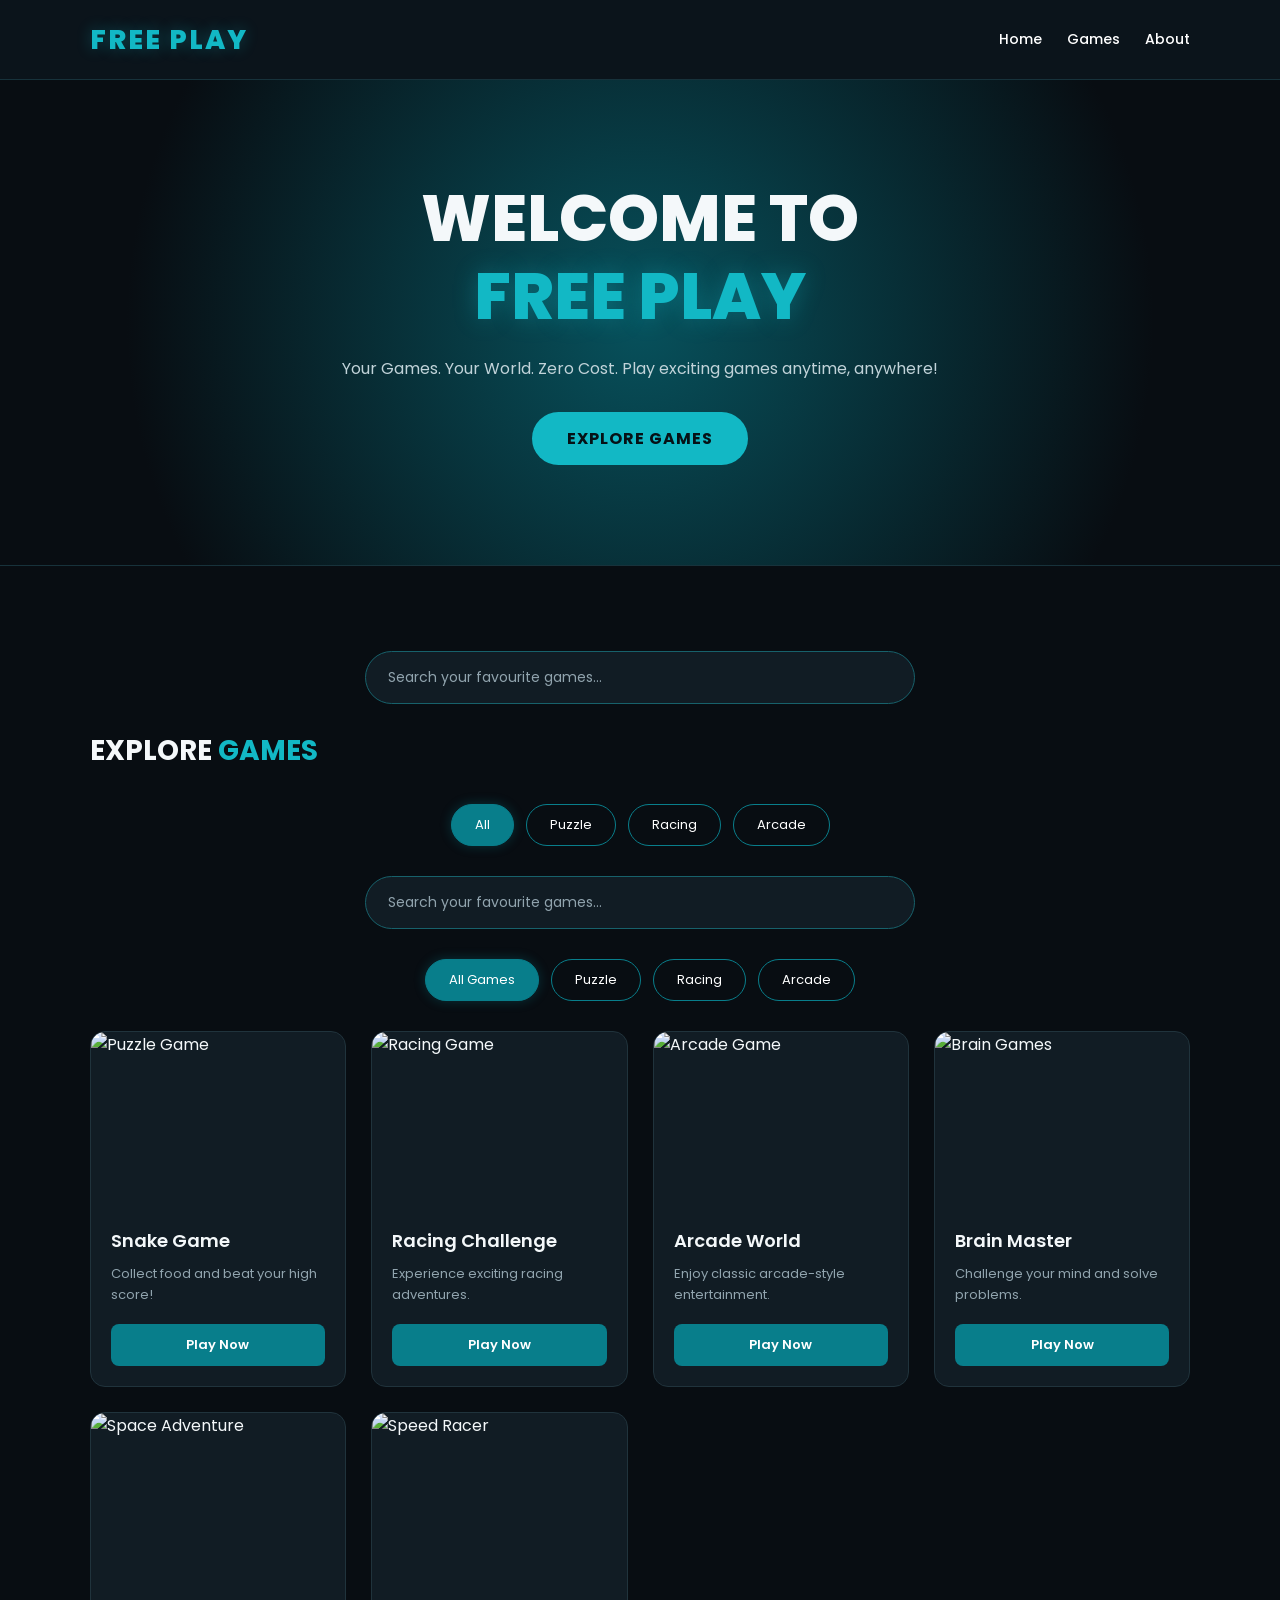
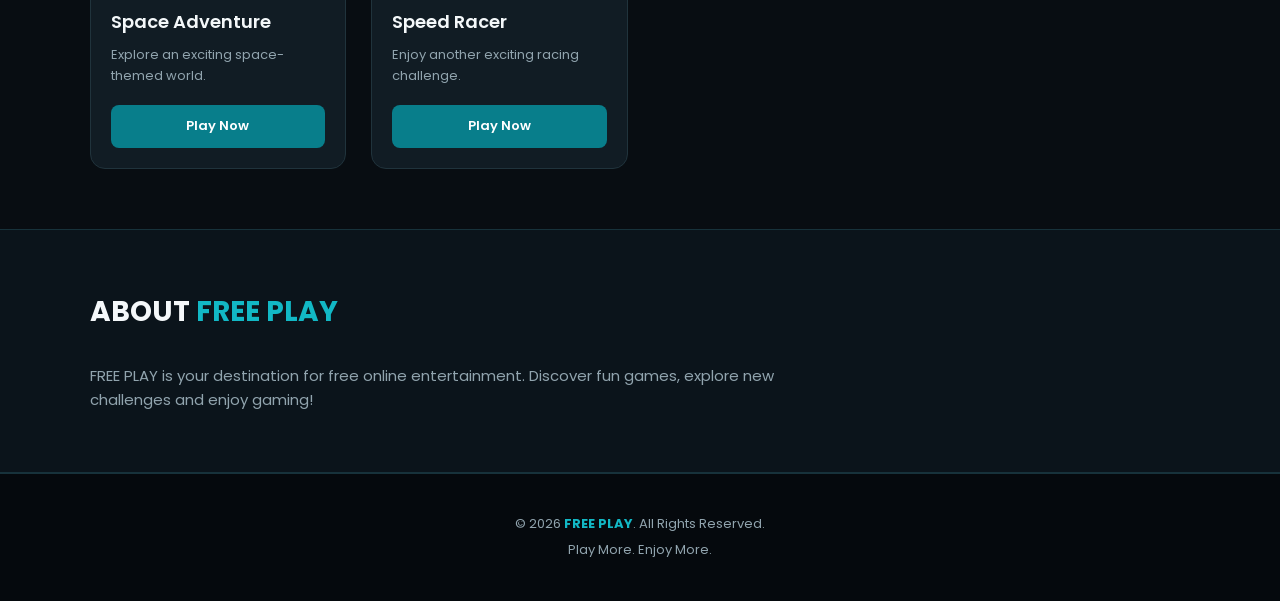
==== index.html @ 4947fb8f "Update index.html" ====
<!DOCTYPE html>
<html lang="en">

<head>
    <meta charset="UTF-8">
    <meta name="viewport" content="width=device-width, initial-scale=1.0">

    <title>FREE PLAY | Free Online Games</title>

    <meta name="description" content="Welcome to FREE PLAY! Discover and enjoy exciting free online games.">

    <meta name="theme-color" content="#080D12">

    <link rel="stylesheet" href="style.css">
</head>

<body>

    <!-- NAVIGATION BAR -->

    <nav class="navbar">

        <div class="logo">FREE PLAY</div>

        <div class="nav-links">
            <a href="#">Home</a>
            <a href="#games">Games</a>
            <a href="#about">About</a>
        </div>

    </nav>


    <!-- HERO SECTION -->

    <header class="hero">

        <h1>
            WELCOME TO
            <span>FREE PLAY</span>
        </h1>

        <p>
            Your Games. Your World. Zero Cost.
            Play exciting games anytime, anywhere!
        </p>

        <a href="#games" class="play-btn">
            EXPLORE GAMES
        </a>

    </header>


    <!-- MAIN CONTENT -->

    <main>

        <!-- GAMES SECTION -->

        <section class="game-section" id="games">
<input
    type="text"
    class="search-box"
    placeholder="Search your favourite games..."
>
            <h2 class="section-title">
                EXPLORE <span>GAMES</span>
            </h2>


            <!-- SEARCH BAR -->
<div class="categories">
    <button class="category-btn active" data-category="all">All</button>
    <button class="category-btn" data-category="puzzle">Puzzle</button>
    <button class="category-btn" data-category="racing">Racing</button>
    <button class="category-btn" data-category="arcade">Arcade</button>
</div>
            <input
                type="text"
                class="search-box"
                placeholder="Search your favourite games..."
                aria-label="Search games"
            >


            <!-- GAME CATEGORIES -->

            <div class="categories">

                <button class="category-btn active" data-category="all">
                    All Games
                </button>

                <button class="category-btn" data-category="puzzle">
                    Puzzle
                </button>

                <button class="category-btn" data-category="racing">
                    Racing
                </button>

                <button class="category-btn" data-category="arcade">
                    Arcade
                </button>

            </div>


            <!-- GAME CARDS -->

            <div class="game-grid">


                <!-- GAME 1 -->

                <div class="game-card" data-category="arcade">

                    <img
                        src="https://placehold.co/400x200/087E8B/ffffff?text=Puzzle+Game"
                        alt="Puzzle Game"
                    >

                    <div class="game-info">
<h3>Snake Game</h3>
                        <p>Collect food and beat your high score!</p>
<a href="games/snake.html" class="game-btn">
    Play Now
</a>
                        

                    </div>

                </div>


                <!-- GAME 2 -->

                <div class="game-card" data-category="racing">

                    <img
                        src="https://placehold.co/400x200/087E8B/ffffff?text=Racing+Game"
                        alt="Racing Game"
                    >

                    <div class="game-info">

                        <h3>Racing Challenge</h3>

                        <p>Experience exciting racing adventures.</p>

                        <a href="#" class="game-btn">
                            Play Now
                        </a>

                    </div>

                </div>


                <!-- GAME 3 -->

                <div class="game-card" data-category="arcade">

                    <img
                        src="https://placehold.co/400x200/087E8B/ffffff?text=Arcade+Game"
                        alt="Arcade Game"
                    >

                    <div class="game-info">

                        <h3>Arcade World</h3>

                        <p>Enjoy classic arcade-style entertainment.</p>

                        <a href="#" class="game-btn">
                            Play Now
                        </a>

                    </div>

                </div>


                <!-- GAME 4 -->

                <div class="game-card" data-category="puzzle">

                    <img
                        src="https://placehold.co/400x200/087E8B/ffffff?text=Brain+Games"
                        alt="Brain Games"
                    >

                    <div class="game-info">

                        <h3>Brain Master</h3>

                        <p>Challenge your mind and solve problems.</p>

                        <a href="#" class="game-btn">
                            Play Now
                        </a>

                    </div>

                </div>


                <!-- GAME 5 -->

                <div class="game-card" data-category="arcade">

                    <img
                        src="https://placehold.co/400x200/087E8B/ffffff?text=Space+Adventure"
                        alt="Space Adventure"
                    >

                    <div class="game-info">

                        <h3>Space Adventure</h3>

                        <p>Explore an exciting space-themed world.</p>

                        <a href="#" class="game-btn">
                            Play Now
                        </a>

                    </div>

                </div>


                <!-- GAME 6 -->

                <div class="game-card" data-category="racing">

                    <img
                        src="https://placehold.co/400x200/087E8B/ffffff?text=Speed+Racer"
                        alt="Speed Racer"
                    >

                    <div class="game-info">

                        <h3>Speed Racer</h3>

                        <p>Enjoy another exciting racing challenge.</p>

                        <a href="#" class="game-btn">
                            Play Now
                        </a>

                    </div>

                </div>


            </div>

        </section>


        <!-- ABOUT SECTION -->

        <section class="game-section" id="about">

            <h2 class="section-title">
                ABOUT <span>FREE PLAY</span>
            </h2>

            <p>
                FREE PLAY is your destination for free online
                entertainment. Discover fun games, explore
                new challenges and enjoy gaming!
            </p>

        </section>

    </main>


    <!-- FOOTER -->

    <footer>

        <p>
            © 2026 <span>FREE PLAY</span>.
            All Rights Reserved.
        </p>

        <p>
            Play More. Enjoy More.
        </p>

    </footer>


    <!-- JAVASCRIPT -->

    <script src="script.js"></script>
<script src="script.js"></script>
</body>

</html>
---- style.css ----
/* ==========================================
   FREE PLAY - PREMIUM GAMING WEBSITE
   Theme: PETROL BLUE + BLACK
========================================== */

@import url('https://fonts.googleapis.com/css2?family=Poppins:wght@400;500;600;700;800&display=swap');

:root {
    --primary: #087E8B;
    --secondary: #12B8C5;
    --dark: #080D12;
    --card: #111C24;
    --text: #F4F8FA;
    --muted: #91A4AE;
    --border: #20333C;
}

* {
    margin: 0;
    padding: 0;
    box-sizing: border-box;
    scroll-behavior: smooth;
}

body {
    font-family: 'Poppins', sans-serif;
    background: var(--dark);
    color: var(--text);
    line-height: 1.6;
}

/* NAVIGATION BAR */

.navbar {
    display: flex;
    justify-content: space-between;
    align-items: center;
    padding: 18px 7%;
    background: #0B141B;
    border-bottom: 1px solid #17323B;
    position: sticky;
    top: 0;
    z-index: 1000;
}

.logo {
    font-size: 27px;
    font-weight: 800;
    color: var(--secondary);
    letter-spacing: 2px;
    text-shadow: 0 0 15px #12B8C555;
}

.nav-links {
    display: flex;
    gap: 25px;
}

.navbar a {
    color: white;
    text-decoration: none;
    font-size: 14px;
    font-weight: 500;
    transition: 0.3s;
}

.navbar a:hover {
    color: var(--secondary);
}

/* HERO SECTION */

.hero {
    text-align: center;
    padding: 100px 20px;
    background:
        radial-gradient(
            circle at center,
            #07515C,
            #080D12 75%
        );
    border-bottom: 1px solid #17323B;
}

.hero h1 {
    font-size: clamp(35px, 6vw, 65px);
    font-weight: 800;
    line-height: 1.2;
    margin-bottom: 20px;
}

.hero h1 span {
    display: block;
    color: var(--secondary);
    text-shadow: 0 0 25px #12B8C555;
}

.hero p {
    color: #C1D3D9;
    font-size: 16px;
    margin: 20px auto 30px;
    max-width: 600px;
}

/* EXPLORE BUTTON */

.play-btn {
    display: inline-block;
    padding: 14px 35px;
    background: var(--secondary);
    color: #061116;
    border-radius: 30px;
    text-decoration: none;
    font-weight: 700;
    letter-spacing: 1px;
    transition: 0.3s;
}

.play-btn:hover {
    background: white;
    transform: translateY(-4px);
    box-shadow: 0 0 25px #12B8C566;
}

/* GAME SECTION */

.game-section {
    padding: 60px 7%;
}

.section-title {
    font-size: 28px;
    font-weight: 700;
    margin-bottom: 30px;
}

.section-title span {
    color: var(--secondary);
}

/* SEARCH BOX */

.search-box {
    display: block;
    width: 100%;
    max-width: 550px;
    margin: 25px auto;
    padding: 15px 22px;
    background: #111C24;
    border: 1px solid #17616B;
    border-radius: 30px;
    color: white;
    font-family: inherit;
    font-size: 14px;
    outline: none;
    transition: 0.3s;
}

.search-box:focus {
    border-color: var(--secondary);
    box-shadow: 0 0 15px #12B8C533;
}

.search-box::placeholder {
    color: #91A4AE;
}

/* GAME CATEGORIES */

.categories {
    display: flex;
    justify-content: center;
    flex-wrap: wrap;
    gap: 12px;
    margin: 30px 0;
}

.category-btn {
    padding: 10px 23px;
    border: 1px solid var(--primary);
    background: transparent;
    color: white;
    border-radius: 25px;
    cursor: pointer;
    font-family: inherit;
    font-size: 13px;
    transition: 0.3s;
}

.category-btn:hover,
.category-btn.active {
    background: var(--primary);
    color: white;
    box-shadow: 0 0 12px #087E8B55;
}

/* GAME GRID */

.game-grid {
    display: grid;
    grid-template-columns:
        repeat(auto-fit, minmax(220px, 1fr));
    gap: 25px;
}

/* GAME CARDS */

.game-card {
    background: var(--card);
    border-radius: 15px;
    overflow: hidden;
    border: 1px solid var(--border);
    transition: 0.3s ease;
}

.game-card:hover {
    transform: translateY(-8px);
    border-color: var(--secondary);
    box-shadow: 0 12px 30px #087E8B30;
}

.game-card img {
    display: block;
    width: 100%;
    height: 175px;
    object-fit: cover;
    transition: 0.4s;
}

.game-card:hover img {
    transform: scale(1.04);
}

.game-info {
    padding: 20px;
}

.game-info h3 {
    font-size: 18px;
    font-weight: 600;
    margin-bottom: 8px;
}

.game-info p {
    font-size: 13px;
    color: var(--muted);
    margin-bottom: 18px;
}

/* PLAY NOW BUTTON */

.game-btn {
    display: block;
    text-align: center;
    padding: 11px;
    background: var(--primary);
    color: white;
    text-decoration: none;
    border-radius: 8px;
    font-size: 13px;
    font-weight: 600;
    transition: 0.3s;
}

.game-btn:hover {
    background: var(--secondary);
    color: #061116;
}

/* ABOUT SECTION */

#about {
    background: #0B141B;
    border-top: 1px solid #17323B;
    border-bottom: 1px solid #17323B;
}

#about p {
    color: var(--muted);
    max-width: 750px;
    font-size: 15px;
}

/* FOOTER */

footer {
    background: #05090D;
    padding: 35px 20px;
    text-align: center;
    border-top: 1px solid #17323B;
}

footer p {
    color: var(--muted);
    font-size: 13px;
    margin: 5px 0;
}

footer span {
    color: var(--secondary);
    font-weight: 700;
}

/* MOBILE & TABLET RESPONSIVENESS */

@media (max-width: 768px) {

    .navbar {
        padding: 15px 5%;
    }

    .logo {
        font-size: 22px;
    }

    .nav-links {
        gap: 12px;
    }

    .navbar a {
        font-size: 12px;
    }

    .hero {
        padding: 75px 15px;
    }

    .game-section {
        padding: 40px 5%;
    }

    .game-grid {
        grid-template-columns:
            repeat(2, minmax(0, 1fr));
        gap: 15px;
    }

    .game-card img {
        height: 135px;
    }

    .game-info {
        padding: 13px;
    }

    .game-info h3 {
        font-size: 14px;
    }

    .game-info p {
        font-size: 11px;
    }

    .game-btn {
        font-size: 12px;
    }
}

/* SMALL MOBILE SCREENS */

@media (max-width: 380px) {

    .navbar {
        flex-direction: column;
        gap: 12px;
    }

    .game-grid {
        grid-template-columns: 1fr;
    }

    .game-card img {
        height: 180px;
    }
}
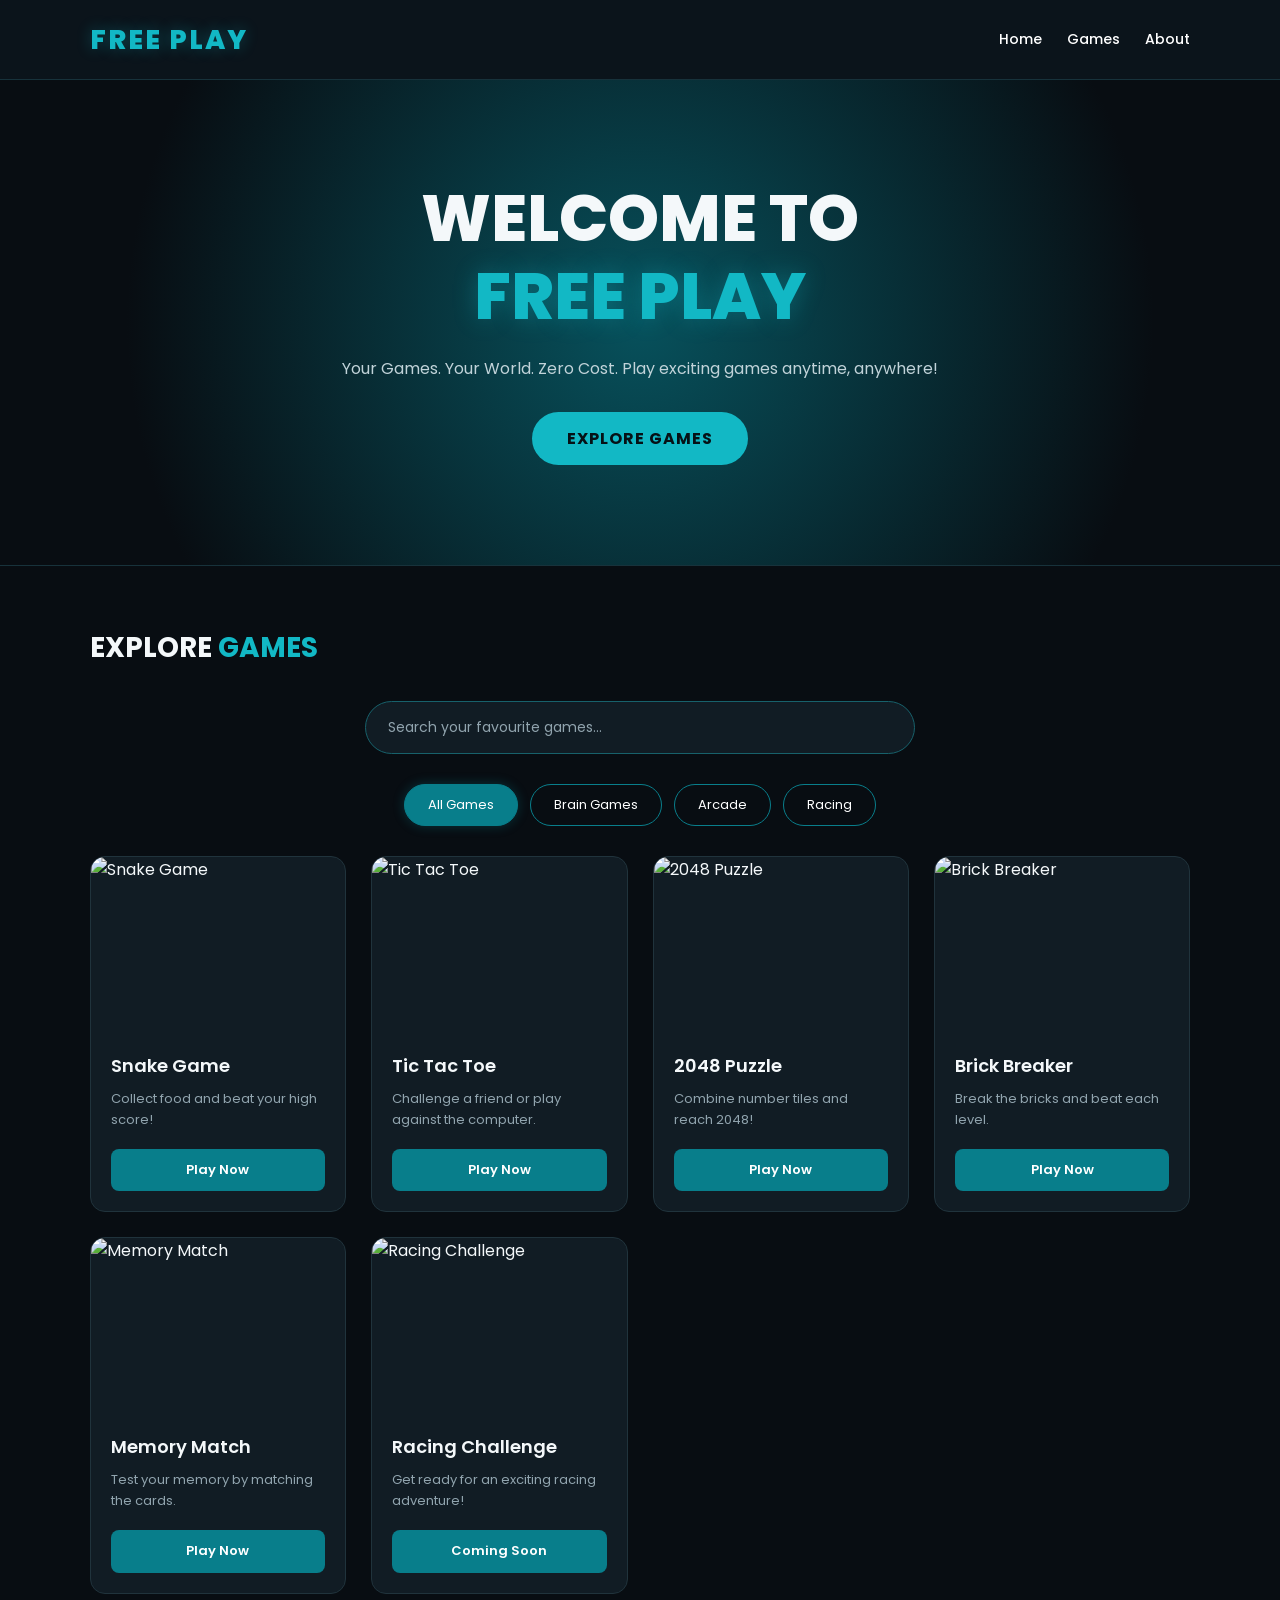
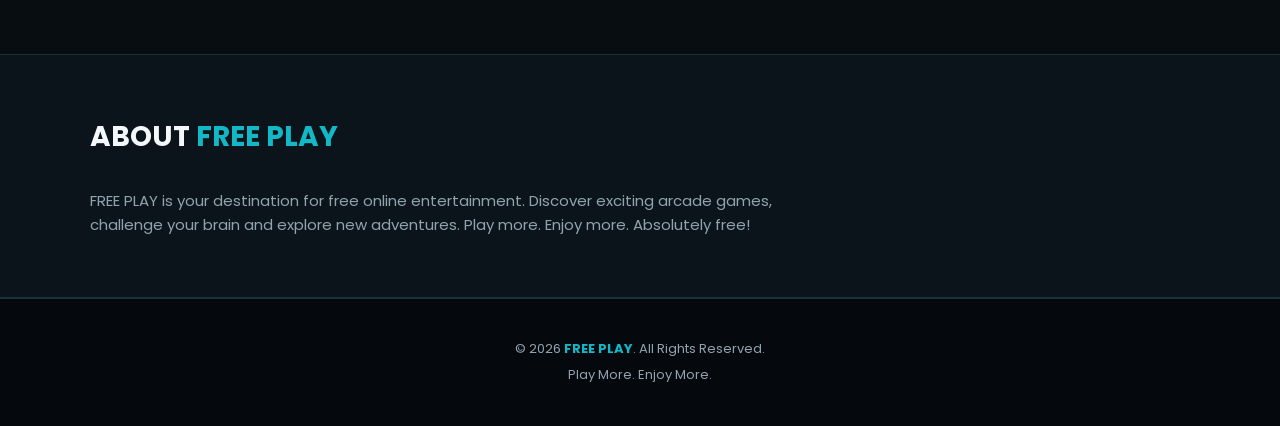
==== commit a14166e5: "Update index.html" ====
--- a/index.html
+++ b/index.html
@@ -1,15 +1,12 @@
 
 <!DOCTYPE html>
 <html lang="en">
-
 <head>
     <meta charset="UTF-8">
     <meta name="viewport" content="width=device-width, initial-scale=1.0">
 
     <title>FREE PLAY | Free Online Games</title>
-
-    <meta name="description" content="Welcome to FREE PLAY! Discover and enjoy exciting free online games.">
-
+    <meta name="description" content="Play free online games at FREE PLAY. Enjoy arcade, puzzle and racing games anytime!">
     <meta name="theme-color" content="#080D12">
 
     <link rel="stylesheet" href="style.css">
@@ -17,10 +14,8 @@
 
 <body>
 
-    <!-- NAVIGATION BAR -->
-
+    <!-- NAVIGATION -->
     <nav class="navbar">
-
         <div class="logo">FREE PLAY</div>
 
         <div class="nav-links">
@@ -28,14 +23,10 @@
             <a href="#games">Games</a>
             <a href="#about">About</a>
         </div>
-
     </nav>
 
-
-    <!-- HERO SECTION -->
-
+    <!-- HERO -->
     <header class="hero">
-
         <h1>
             WELCOME TO
             <span>FREE PLAY</span>
@@ -49,34 +40,18 @@
         <a href="#games" class="play-btn">
             EXPLORE GAMES
         </a>
-
     </header>
 
-
-    <!-- MAIN CONTENT -->
-
     <main>
 
         <!-- GAMES SECTION -->
-
         <section class="game-section" id="games">
-<input
-    type="text"
-    class="search-box"
-    placeholder="Search your favourite games..."
->
+
             <h2 class="section-title">
                 EXPLORE <span>GAMES</span>
             </h2>
 
-
-            <!-- SEARCH BAR -->
-<div class="categories">
-    <button class="category-btn active" data-category="all">All</button>
-    <button class="category-btn" data-category="puzzle">Puzzle</button>
-    <button class="category-btn" data-category="racing">Racing</button>
-    <button class="category-btn" data-category="arcade">Arcade</button>
-</div>
+            <!-- SEARCH -->
             <input
                 type="text"
                 class="search-box"
@@ -84,9 +59,7 @@
                 aria-label="Search games"
             >
 
-
-            <!-- GAME CATEGORIES -->
-
+            <!-- CATEGORIES -->
             <div class="categories">
 
                 <button class="category-btn active" data-category="all">
@@ -94,174 +67,128 @@
                 </button>
 
                 <button class="category-btn" data-category="puzzle">
-                    Puzzle
+                    Brain Games
+                </button>
+
+                <button class="category-btn" data-category="arcade">
+                    Arcade
                 </button>
 
                 <button class="category-btn" data-category="racing">
                     Racing
                 </button>
 
-                <button class="category-btn" data-category="arcade">
-                    Arcade
-                </button>
-
             </div>
 
-
             <!-- GAME CARDS -->
-
             <div class="game-grid">
 
-
-                <!-- GAME 1 -->
-
+                <!-- SNAKE -->
                 <div class="game-card" data-category="arcade">
-
-                    <img
-                        src="https://placehold.co/400x200/087E8B/ffffff?text=Puzzle+Game"
-                        alt="Puzzle Game"
-                    >
-
-                    <div class="game-info">
-<h3>Snake Game</h3>
+                    <img
+                        src="https://placehold.co/400x200/087E8B/ffffff?text=Snake+Game"
+                        alt="Snake Game"
+                    >
+
+                    <div class="game-info">
+                        <h3>Snake Game</h3>
                         <p>Collect food and beat your high score!</p>
-<a href="games/snake.html" class="game-btn">
-    Play Now
-</a>
-                        
-
-                    </div>
-
-                </div>
-
-
-                <!-- GAME 2 -->
-
+
+                        <a href="games/snake.html" class="game-btn">
+                            Play Now
+                        </a>
+                    </div>
+                </div>
+
+                <!-- TIC TAC TOE -->
+                <div class="game-card" data-category="puzzle">
+                    <img
+                        src="https://placehold.co/400x200/087E8B/ffffff?text=Tic+Tac+Toe"
+                        alt="Tic Tac Toe"
+                    >
+
+                    <div class="game-info">
+                        <h3>Tic Tac Toe</h3>
+                        <p>Challenge a friend or play against the computer.</p>
+
+                        <a href="games/tictactoe.html" class="game-btn">
+                            Play Now
+                        </a>
+                    </div>
+                </div>
+
+                <!-- 2048 -->
+                <div class="game-card" data-category="puzzle">
+                    <img
+                        src="https://placehold.co/400x200/087E8B/ffffff?text=2048+Puzzle"
+                        alt="2048 Puzzle"
+                    >
+
+                    <div class="game-info">
+                        <h3>2048 Puzzle</h3>
+                        <p>Combine number tiles and reach 2048!</p>
+
+                        <a href="games/2048.html" class="game-btn">
+                            Play Now
+                        </a>
+                    </div>
+                </div>
+
+                <!-- BRICK BREAKER -->
+                <div class="game-card" data-category="arcade">
+                    <img
+                        src="https://placehold.co/400x200/087E8B/ffffff?text=Brick+Breaker"
+                        alt="Brick Breaker"
+                    >
+
+                    <div class="game-info">
+                        <h3>Brick Breaker</h3>
+                        <p>Break the bricks and beat each level.</p>
+
+                        <a href="games/brickbreaker.html" class="game-btn">
+                            Play Now
+                        </a>
+                    </div>
+                </div>
+
+                <!-- MEMORY MATCH -->
+                <div class="game-card" data-category="puzzle">
+                    <img
+                        src="https://placehold.co/400x200/087E8B/ffffff?text=Memory+Match"
+                        alt="Memory Match"
+                    >
+
+                    <div class="game-info">
+                        <h3>Memory Match</h3>
+                        <p>Test your memory by matching the cards.</p>
+
+                        <a href="games/memory.html" class="game-btn">
+                            Play Now
+                        </a>
+                    </div>
+                </div>
+
+                <!-- RACING -->
                 <div class="game-card" data-category="racing">
-
-                    <img
-                        src="https://placehold.co/400x200/087E8B/ffffff?text=Racing+Game"
-                        alt="Racing Game"
-                    >
-
-                    <div class="game-info">
-
+                    <img
+                        src="https://placehold.co/400x200/087E8B/ffffff?text=Racing+Challenge"
+                        alt="Racing Challenge"
+                    >
+
+                    <div class="game-info">
                         <h3>Racing Challenge</h3>
-
-                        <p>Experience exciting racing adventures.</p>
+                        <p>Get ready for an exciting racing adventure!</p>
 
                         <a href="#" class="game-btn">
-                            Play Now
-                        </a>
-
-                    </div>
-
-                </div>
-
-
-                <!-- GAME 3 -->
-
-                <div class="game-card" data-category="arcade">
-
-                    <img
-                        src="https://placehold.co/400x200/087E8B/ffffff?text=Arcade+Game"
-                        alt="Arcade Game"
-                    >
-
-                    <div class="game-info">
-
-                        <h3>Arcade World</h3>
-
-                        <p>Enjoy classic arcade-style entertainment.</p>
-
-                        <a href="#" class="game-btn">
-                            Play Now
-                        </a>
-
-                    </div>
-
-                </div>
-
-
-                <!-- GAME 4 -->
-
-                <div class="game-card" data-category="puzzle">
-
-                    <img
-                        src="https://placehold.co/400x200/087E8B/ffffff?text=Brain+Games"
-                        alt="Brain Games"
-                    >
-
-                    <div class="game-info">
-
-                        <h3>Brain Master</h3>
-
-                        <p>Challenge your mind and solve problems.</p>
-
-                        <a href="#" class="game-btn">
-                            Play Now
-                        </a>
-
-                    </div>
-
-                </div>
-
-
-                <!-- GAME 5 -->
-
-                <div class="game-card" data-category="arcade">
-
-                    <img
-                        src="https://placehold.co/400x200/087E8B/ffffff?text=Space+Adventure"
-                        alt="Space Adventure"
-                    >
-
-                    <div class="game-info">
-
-                        <h3>Space Adventure</h3>
-
-                        <p>Explore an exciting space-themed world.</p>
-
-                        <a href="#" class="game-btn">
-                            Play Now
-                        </a>
-
-                    </div>
-
-                </div>
-
-
-                <!-- GAME 6 -->
-
-                <div class="game-card" data-category="racing">
-
-                    <img
-                        src="https://placehold.co/400x200/087E8B/ffffff?text=Speed+Racer"
-                        alt="Speed Racer"
-                    >
-
-                    <div class="game-info">
-
-                        <h3>Speed Racer</h3>
-
-                        <p>Enjoy another exciting racing challenge.</p>
-
-                        <a href="#" class="game-btn">
-                            Play Now
-                        </a>
-
-                    </div>
-
-                </div>
-
+                            Coming Soon
+                        </a>
+                    </div>
+                </div>
 
             </div>
-
         </section>
 
-
-        <!-- ABOUT SECTION -->
-
+        <!-- ABOUT -->
         <section class="game-section" id="about">
 
             <h2 class="section-title">
@@ -270,35 +197,27 @@
 
             <p>
                 FREE PLAY is your destination for free online
-                entertainment. Discover fun games, explore
-                new challenges and enjoy gaming!
+                entertainment. Discover exciting arcade games,
+                challenge your brain and explore new adventures.
+                Play more. Enjoy more. Absolutely free!
             </p>
 
         </section>
 
     </main>
 
-
     <!-- FOOTER -->
-
     <footer>
-
         <p>
             © 2026 <span>FREE PLAY</span>.
             All Rights Reserved.
         </p>
 
-        <p>
-            Play More. Enjoy More.
-        </p>
-
+        <p>Play More. Enjoy More.</p>
     </footer>
 
-
     <!-- JAVASCRIPT -->
-
     <script src="script.js"></script>
-<script src="script.js"></script>
+
 </body>
-
 </html>
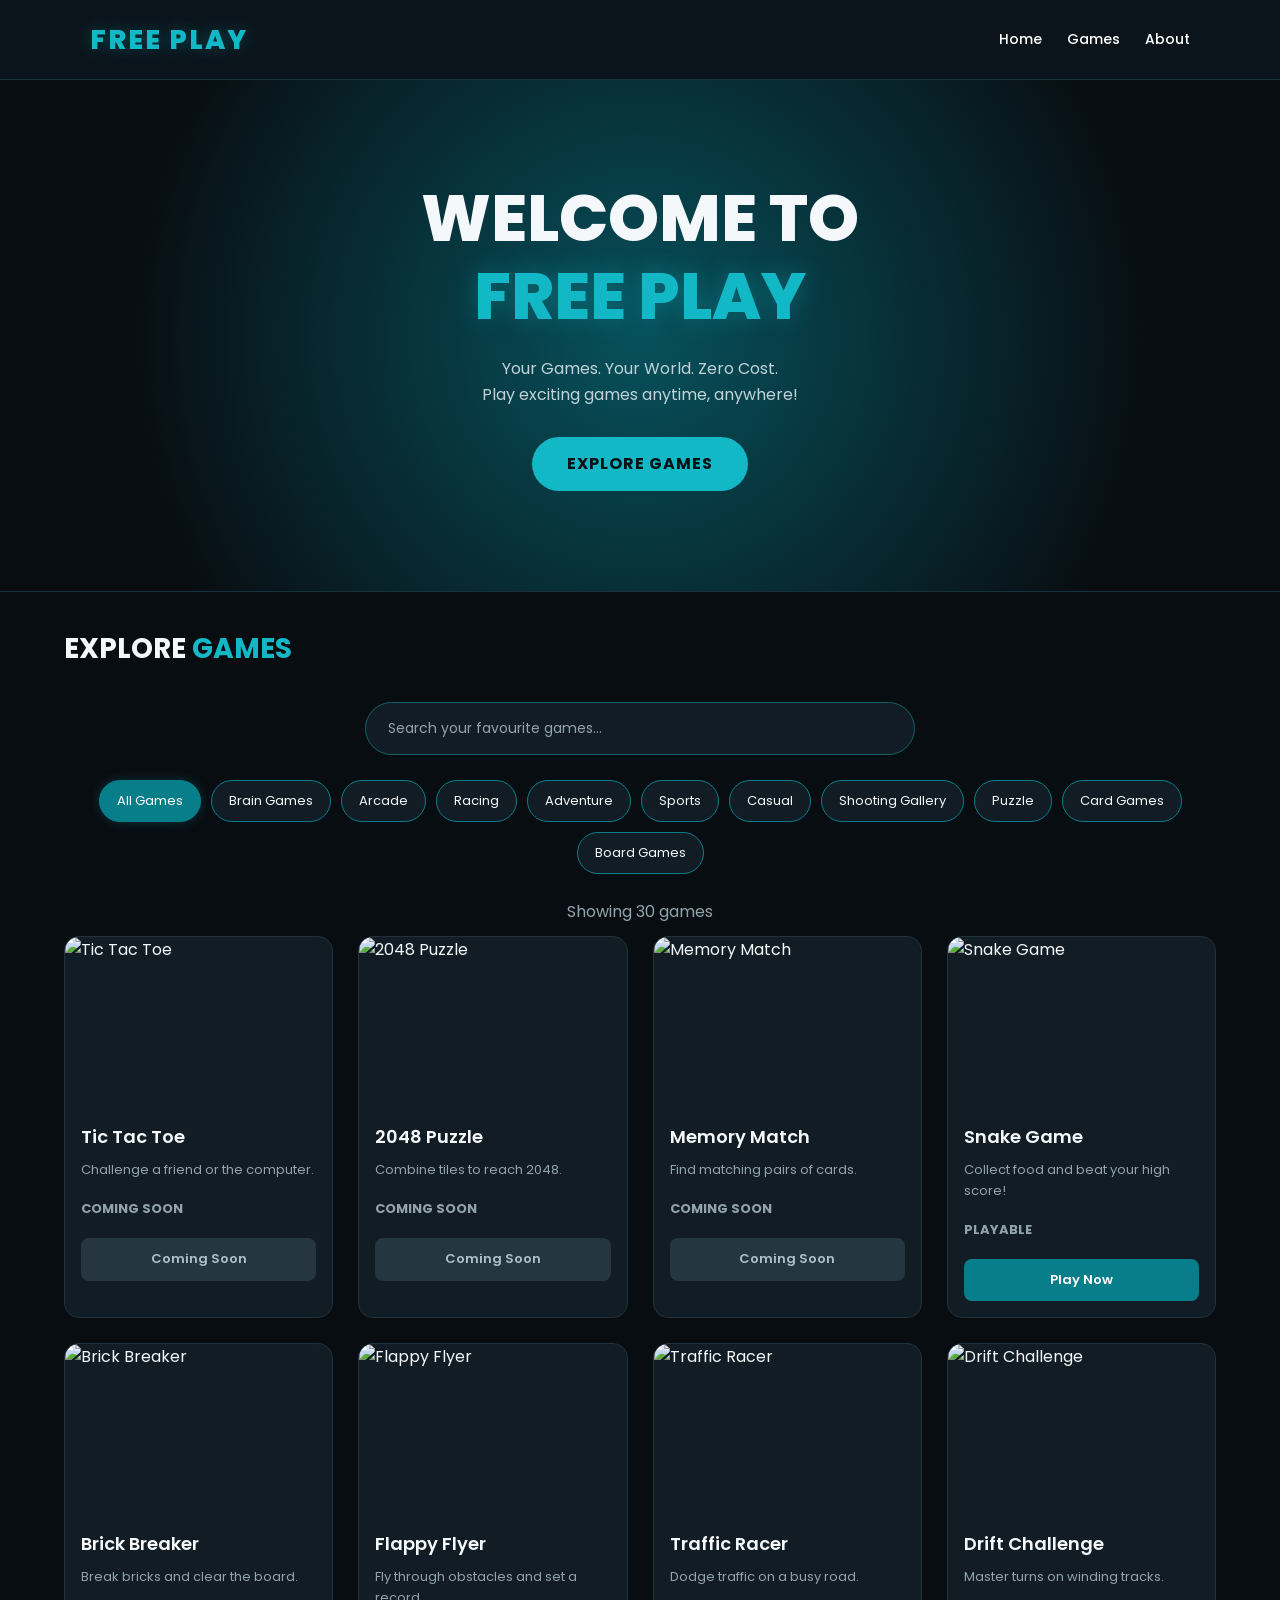
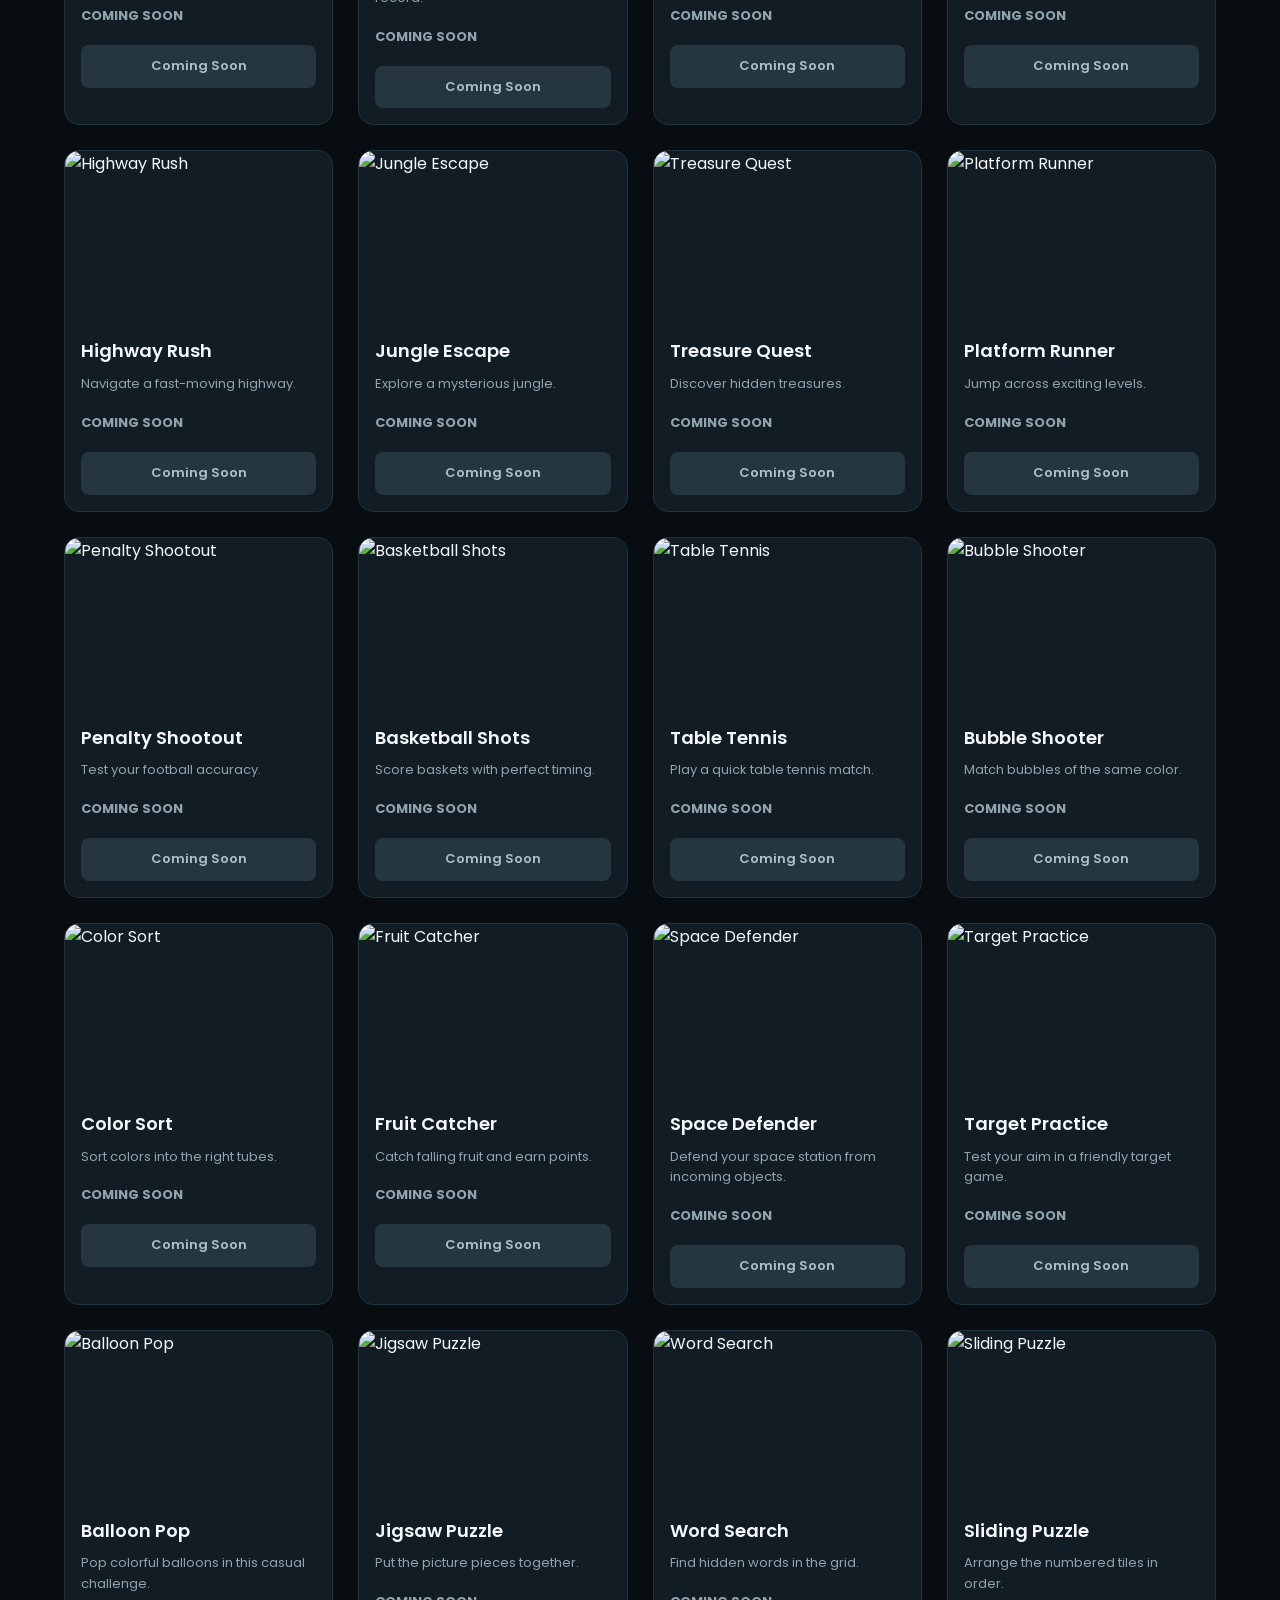
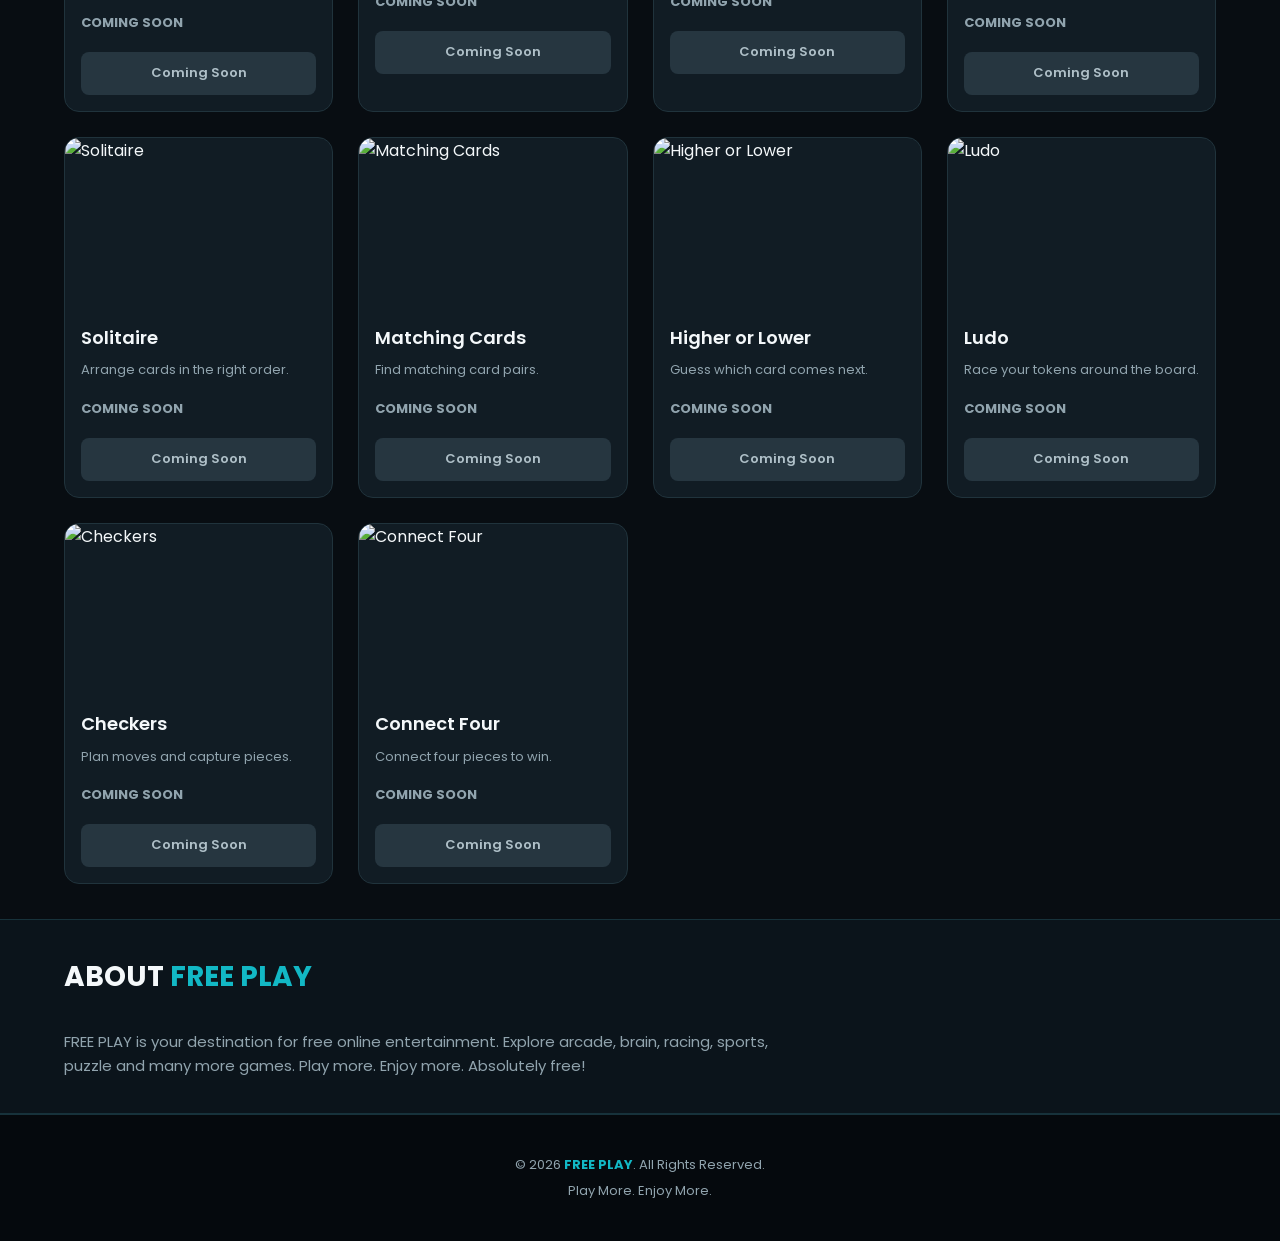
==== commit 6f2f3e86: "Update index.html" ====
--- a/index.html
+++ b/index.html
@@ -1,223 +1,395 @@
-
 <!DOCTYPE html>
 <html lang="en">
 <head>
-    <meta charset="UTF-8">
-    <meta name="viewport" content="width=device-width, initial-scale=1.0">
-
-    <title>FREE PLAY | Free Online Games</title>
-    <meta name="description" content="Play free online games at FREE PLAY. Enjoy arcade, puzzle and racing games anytime!">
-    <meta name="theme-color" content="#080D12">
-
-    <link rel="stylesheet" href="style.css">
+<meta charset="UTF-8">
+<meta name="viewport" content="width=device-width, initial-scale=1.0">
+<title>FREE PLAY | Free Online Games</title>
+<meta name="description" content="Play free online arcade, brain, racing, sports and puzzle games at FREE PLAY.">
+<meta name="theme-color" content="#080D12">
+<link rel="stylesheet" href="style.css">
+
+<style>
+.game-section { padding: 35px 5%; }
+.categories {
+ display:flex;
+ flex-wrap:wrap;
+ justify-content:center;
+ gap:10px;
+ margin:25px 0;
+}
+.category-btn {
+ background:#111C24;
+ color:#F4F8FA;
+ border:1px solid #087E8B;
+ border-radius:22px;
+ padding:10px 17px;
+ cursor:pointer;
+}
+.category-btn.active {
+ background:#087E8B;
+ color:white;
+}
+.game-card { overflow:hidden; }
+.game-card img {
+ width:100%;
+ height:170px;
+ object-fit:cover;
+}
+.game-info { padding:16px; }
+.game-btn.disabled {
+ background:#263640;
+ color:#AFC0C8;
+ cursor:not-allowed;
+ pointer-events:none;
+}
+.game-status {
+ color:#12B8C5;
+ font-size:12px;
+ font-weight:bold;
+ margin:8px 0;
+}
+#gameCount {
+ text-align:center;
+ color:#91A4AE;
+ margin:12px;
+}
+</style>
 </head>
 
 <body>
 
-    <!-- NAVIGATION -->
-    <nav class="navbar">
-        <div class="logo">FREE PLAY</div>
-
-        <div class="nav-links">
-            <a href="#">Home</a>
-            <a href="#games">Games</a>
-            <a href="#about">About</a>
-        </div>
-    </nav>
-
-    <!-- HERO -->
-    <header class="hero">
-        <h1>
-            WELCOME TO
-            <span>FREE PLAY</span>
-        </h1>
-
-        <p>
-            Your Games. Your World. Zero Cost.
-            Play exciting games anytime, anywhere!
-        </p>
-
-        <a href="#games" class="play-btn">
-            EXPLORE GAMES
-        </a>
-    </header>
-
-    <main>
-
-        <!-- GAMES SECTION -->
-        <section class="game-section" id="games">
-
-            <h2 class="section-title">
-                EXPLORE <span>GAMES</span>
-            </h2>
-
-            <!-- SEARCH -->
-            <input
-                type="text"
-                class="search-box"
-                placeholder="Search your favourite games..."
-                aria-label="Search games"
-            >
-
-            <!-- CATEGORIES -->
-            <div class="categories">
-
-                <button class="category-btn active" data-category="all">
-                    All Games
-                </button>
-
-                <button class="category-btn" data-category="puzzle">
-                    Brain Games
-                </button>
-
-                <button class="category-btn" data-category="arcade">
-                    Arcade
-                </button>
-
-                <button class="category-btn" data-category="racing">
-                    Racing
-                </button>
-
-            </div>
-
-            <!-- GAME CARDS -->
-            <div class="game-grid">
-
-                <!-- SNAKE -->
-                <div class="game-card" data-category="arcade">
-                    <img
-                        src="https://placehold.co/400x200/087E8B/ffffff?text=Snake+Game"
-                        alt="Snake Game"
-                    >
-
-                    <div class="game-info">
-                        <h3>Snake Game</h3>
-                        <p>Collect food and beat your high score!</p>
-
-                        <a href="games/snake.html" class="game-btn">
-                            Play Now
-                        </a>
-                    </div>
-                </div>
-
-                <!-- TIC TAC TOE -->
-                <div class="game-card" data-category="puzzle">
-                    <img
-                        src="https://placehold.co/400x200/087E8B/ffffff?text=Tic+Tac+Toe"
-                        alt="Tic Tac Toe"
-                    >
-
-                    <div class="game-info">
-                        <h3>Tic Tac Toe</h3>
-                        <p>Challenge a friend or play against the computer.</p>
-
-                        <a href="games/tictactoe.html" class="game-btn">
-                            Play Now
-                        </a>
-                    </div>
-                </div>
-
-                <!-- 2048 -->
-                <div class="game-card" data-category="puzzle">
-                    <img
-                        src="https://placehold.co/400x200/087E8B/ffffff?text=2048+Puzzle"
-                        alt="2048 Puzzle"
-                    >
-
-                    <div class="game-info">
-                        <h3>2048 Puzzle</h3>
-                        <p>Combine number tiles and reach 2048!</p>
-
-                        <a href="games/2048.html" class="game-btn">
-                            Play Now
-                        </a>
-                    </div>
-                </div>
-
-                <!-- BRICK BREAKER -->
-                <div class="game-card" data-category="arcade">
-                    <img
-                        src="https://placehold.co/400x200/087E8B/ffffff?text=Brick+Breaker"
-                        alt="Brick Breaker"
-                    >
-
-                    <div class="game-info">
-                        <h3>Brick Breaker</h3>
-                        <p>Break the bricks and beat each level.</p>
-
-                        <a href="games/brickbreaker.html" class="game-btn">
-                            Play Now
-                        </a>
-                    </div>
-                </div>
-
-                <!-- MEMORY MATCH -->
-                <div class="game-card" data-category="puzzle">
-                    <img
-                        src="https://placehold.co/400x200/087E8B/ffffff?text=Memory+Match"
-                        alt="Memory Match"
-                    >
-
-                    <div class="game-info">
-                        <h3>Memory Match</h3>
-                        <p>Test your memory by matching the cards.</p>
-
-                        <a href="games/memory.html" class="game-btn">
-                            Play Now
-                        </a>
-                    </div>
-                </div>
-
-                <!-- RACING -->
-                <div class="game-card" data-category="racing">
-                    <img
-                        src="https://placehold.co/400x200/087E8B/ffffff?text=Racing+Challenge"
-                        alt="Racing Challenge"
-                    >
-
-                    <div class="game-info">
-                        <h3>Racing Challenge</h3>
-                        <p>Get ready for an exciting racing adventure!</p>
-
-                        <a href="#" class="game-btn">
-                            Coming Soon
-                        </a>
-                    </div>
-                </div>
-
-            </div>
-        </section>
-
-        <!-- ABOUT -->
-        <section class="game-section" id="about">
-
-            <h2 class="section-title">
-                ABOUT <span>FREE PLAY</span>
-            </h2>
-
-            <p>
-                FREE PLAY is your destination for free online
-                entertainment. Discover exciting arcade games,
-                challenge your brain and explore new adventures.
-                Play more. Enjoy more. Absolutely free!
-            </p>
-
-        </section>
-
-    </main>
-
-    <!-- FOOTER -->
-    <footer>
-        <p>
-            © 2026 <span>FREE PLAY</span>.
-            All Rights Reserved.
-        </p>
-
-        <p>Play More. Enjoy More.</p>
-    </footer>
-
-    <!-- JAVASCRIPT -->
-    <script src="script.js"></script>
+<nav class="navbar">
+ <div class="logo">FREE PLAY</div>
+ <div class="nav-links">
+  <a href="#">Home</a>
+  <a href="#games">Games</a>
+  <a href="#about">About</a>
+ </div>
+</nav>
+
+<header class="hero">
+ <h1>WELCOME TO <span>FREE PLAY</span></h1>
+ <p>Your Games. Your World. Zero Cost.<br>
+ Play exciting games anytime, anywhere!</p>
+ <a href="#games" class="play-btn">EXPLORE GAMES</a>
+</header>
+
+<main>
+<section class="game-section" id="games">
+
+<h2 class="section-title">EXPLORE <span>GAMES</span></h2>
+
+<input type="text" class="search-box"
+ id="gameSearch"
+ placeholder="Search your favourite games..."
+ aria-label="Search games">
+
+<div class="categories" id="categories">
+ <button class="category-btn active" data-category="all">All Games</button>
+ <button class="category-btn" data-category="brain">Brain Games</button>
+ <button class="category-btn" data-category="arcade">Arcade</button>
+ <button class="category-btn" data-category="racing">Racing</button>
+ <button class="category-btn" data-category="adventure">Adventure</button>
+ <button class="category-btn" data-category="sports">Sports</button>
+ <button class="category-btn" data-category="casual">Casual</button>
+ <button class="category-btn" data-category="shooting">Shooting Gallery</button>
+ <button class="category-btn" data-category="puzzle">Puzzle</button>
+ <button class="category-btn" data-category="cards">Card Games</button>
+ <button class="category-btn" data-category="board">Board Games</button>
+</div>
+
+<p id="gameCount">Showing 30 games</p>
+
+<div class="game-grid" id="gameGrid">
+
+<!-- BRAIN GAMES -->
+<div class="game-card" data-category="brain">
+<img src="https://placehold.co/400x200/087E8B/ffffff?text=Tic+Tac+Toe" alt="Tic Tac Toe">
+<div class="game-info">
+<h3>Tic Tac Toe</h3><p>Challenge a friend or the computer.</p>
+<p class="game-status">COMING SOON</p>
+<a href="#" class="game-btn disabled">Coming Soon</a>
+</div></div>
+
+<div class="game-card" data-category="brain">
+<img src="https://placehold.co/400x200/087E8B/ffffff?text=2048" alt="2048 Puzzle">
+<div class="game-info">
+<h3>2048 Puzzle</h3><p>Combine tiles to reach 2048.</p>
+<p class="game-status">COMING SOON</p>
+<a href="#" class="game-btn disabled">Coming Soon</a>
+</div></div>
+
+<div class="game-card" data-category="brain">
+<img src="https://placehold.co/400x200/087E8B/ffffff?text=Memory+Match" alt="Memory Match">
+<div class="game-info">
+<h3>Memory Match</h3><p>Find matching pairs of cards.</p>
+<p class="game-status">COMING SOON</p>
+<a href="#" class="game-btn disabled">Coming Soon</a>
+</div></div>
+
+<!-- ARCADE -->
+<div class="game-card" data-category="arcade">
+<img src="https://placehold.co/400x200/087E8B/ffffff?text=Snake+Game" alt="Snake Game">
+<div class="game-info">
+<h3>Snake Game</h3><p>Collect food and beat your high score!</p>
+<p class="game-status">PLAYABLE</p>
+<a href="games/snake.html" class="game-btn">Play Now</a>
+</div></div>
+
+<div class="game-card" data-category="arcade">
+<img src="https://placehold.co/400x200/087E8B/ffffff?text=Brick+Breaker" alt="Brick Breaker">
+<div class="game-info">
+<h3>Brick Breaker</h3><p>Break bricks and clear the board.</p>
+<p class="game-status">COMING SOON</p>
+<a href="#" class="game-btn disabled">Coming Soon</a>
+</div></div>
+
+<div class="game-card" data-category="arcade">
+<img src="https://placehold.co/400x200/087E8B/ffffff?text=Flappy+Flyer" alt="Flappy Flyer">
+<div class="game-info">
+<h3>Flappy Flyer</h3><p>Fly through obstacles and set a record.</p>
+<p class="game-status">COMING SOON</p>
+<a href="#" class="game-btn disabled">Coming Soon</a>
+</div></div>
+
+<!-- RACING -->
+<div class="game-card" data-category="racing">
+<img src="https://placehold.co/400x200/087E8B/ffffff?text=Traffic+Racer" alt="Traffic Racer">
+<div class="game-info">
+<h3>Traffic Racer</h3><p>Dodge traffic on a busy road.</p>
+<p class="game-status">COMING SOON</p><a href="#" class="game-btn disabled">Coming Soon</a>
+</div></div>
+
+<div class="game-card" data-category="racing">
+<img src="https://placehold.co/400x200/087E8B/ffffff?text=Drift+Challenge" alt="Drift Challenge">
+<div class="game-info">
+<h3>Drift Challenge</h3><p>Master turns on winding tracks.</p>
+<p class="game-status">COMING SOON</p><a href="#" class="game-btn disabled">Coming Soon</a>
+</div></div>
+
+<div class="game-card" data-category="racing">
+<img src="https://placehold.co/400x200/087E8B/ffffff?text=Highway+Rush" alt="Highway Rush">
+<div class="game-info">
+<h3>Highway Rush</h3><p>Navigate a fast-moving highway.</p>
+<p class="game-status">COMING SOON</p><a href="#" class="game-btn disabled">Coming Soon</a>
+</div></div>
+
+<!-- ADVENTURE -->
+<div class="game-card" data-category="adventure">
+<img src="https://placehold.co/400x200/087E8B/ffffff?text=Jungle+Escape" alt="Jungle Escape">
+<div class="game-info">
+<h3>Jungle Escape</h3><p>Explore a mysterious jungle.</p>
+<p class="game-status">COMING SOON</p><a href="#" class="game-btn disabled">Coming Soon</a>
+</div></div>
+
+<div class="game-card" data-category="adventure">
+<img src="https://placehold.co/400x200/087E8B/ffffff?text=Treasure+Quest" alt="Treasure Quest">
+<div class="game-info">
+<h3>Treasure Quest</h3><p>Discover hidden treasures.</p>
+<p class="game-status">COMING SOON</p><a href="#" class="game-btn disabled">Coming Soon</a>
+</div></div>
+
+<div class="game-card" data-category="adventure">
+<img src="https://placehold.co/400x200/087E8B/ffffff?text=Platform+Runner" alt="Platform Runner">
+<div class="game-info">
+<h3>Platform Runner</h3><p>Jump across exciting levels.</p>
+<p class="game-status">COMING SOON</p><a href="#" class="game-btn disabled">Coming Soon</a>
+</div></div>
+
+<!-- SPORTS -->
+<div class="game-card" data-category="sports">
+<img src="https://placehold.co/400x200/087E8B/ffffff?text=Penalty+Shootout" alt="Penalty Shootout">
+<div class="game-info">
+<h3>Penalty Shootout</h3><p>Test your football accuracy.</p>
+<p class="game-status">COMING SOON</p><a href="#" class="game-btn disabled">Coming Soon</a>
+</div></div>
+
+<div class="game-card" data-category="sports">
+<img src="https://placehold.co/400x200/087E8B/ffffff?text=Basketball" alt="Basketball Shots">
+<div class="game-info">
+<h3>Basketball Shots</h3><p>Score baskets with perfect timing.</p>
+<p class="game-status">COMING SOON</p><a href="#" class="game-btn disabled">Coming Soon</a>
+</div></div>
+
+<div class="game-card" data-category="sports">
+<img src="https://placehold.co/400x200/087E8B/ffffff?text=Table+Tennis" alt="Table Tennis">
+<div class="game-info">
+<h3>Table Tennis</h3><p>Play a quick table tennis match.</p>
+<p class="game-status">COMING SOON</p><a href="#" class="game-btn disabled">Coming Soon</a>
+</div></div>
+
+<!-- CASUAL -->
+<div class="game-card" data-category="casual">
+<img src="https://placehold.co/400x200/087E8B/ffffff?text=Bubble+Shooter" alt="Bubble Shooter">
+<div class="game-info">
+<h3>Bubble Shooter</h3><p>Match bubbles of the same color.</p>
+<p class="game-status">COMING SOON</p><a href="#" class="game-btn disabled">Coming Soon</a>
+</div></div>
+
+<div class="game-card" data-category="casual">
+<img src="https://placehold.co/400x200/087E8B/ffffff?text=Color+Sort" alt="Color Sort">
+<div class="game-info">
+<h3>Color Sort</h3><p>Sort colors into the right tubes.</p>
+<p class="game-status">COMING SOON</p><a href="#" class="game-btn disabled">Coming Soon</a>
+</div></div>
+
+<div class="game-card" data-category="casual">
+<img src="https://placehold.co/400x200/087E8B/ffffff?text=Fruit+Catcher" alt="Fruit Catcher">
+<div class="game-info">
+<h3>Fruit Catcher</h3><p>Catch falling fruit and earn points.</p>
+<p class="game-status">COMING SOON</p><a href="#" class="game-btn disabled">Coming Soon</a>
+</div></div>
+
+<!-- SHOOTING GALLERY -->
+<div class="game-card" data-category="shooting">
+<img src="https://placehold.co/400x200/087E8B/ffffff?text=Space+Defender" alt="Space Defender">
+<div class="game-info">
+<h3>Space Defender</h3><p>Defend your space station from incoming objects.</p>
+<p class="game-status">COMING SOON</p><a href="#" class="game-btn disabled">Coming Soon</a>
+</div></div>
+
+<div class="game-card" data-category="shooting">
+<img src="https://placehold.co/400x200/087E8B/ffffff?text=Target+Practice" alt="Target Practice">
+<div class="game-info">
+<h3>Target Practice</h3><p>Test your aim in a friendly target game.</p>
+<p class="game-status">COMING SOON</p><a href="#" class="game-btn disabled">Coming Soon</a>
+</div></div>
+
+<div class="game-card" data-category="shooting">
+<img src="https://placehold.co/400x200/087E8B/ffffff?text=Balloon+Pop" alt="Balloon Pop">
+<div class="game-info">
+<h3>Balloon Pop</h3><p>Pop colorful balloons in this casual challenge.</p>
+<p class="game-status">COMING SOON</p><a href="#" class="game-btn disabled">Coming Soon</a>
+</div></div>
+
+<!-- PUZZLE -->
+<div class="game-card" data-category="puzzle">
+<img src="https://placehold.co/400x200/087E8B/ffffff?text=Jigsaw" alt="Jigsaw Puzzle">
+<div class="game-info">
+<h3>Jigsaw Puzzle</h3><p>Put the picture pieces together.</p>
+<p class="game-status">COMING SOON</p><a href="#" class="game-btn disabled">Coming Soon</a>
+</div></div>
+
+<div class="game-card" data-category="puzzle">
+<img src="https://placehold.co/400x200/087E8B/ffffff?text=Word+Search" alt="Word Search">
+<div class="game-info">
+<h3>Word Search</h3><p>Find hidden words in the grid.</p>
+<p class="game-status">COMING SOON</p><a href="#" class="game-btn disabled">Coming Soon</a>
+</div></div>
+
+<div class="game-card" data-category="puzzle">
+<img src="https://placehold.co/400x200/087E8B/ffffff?text=Sliding+Puzzle" alt="Sliding Puzzle">
+<div class="game-info">
+<h3>Sliding Puzzle</h3><p>Arrange the numbered tiles in order.</p>
+<p class="game-status">COMING SOON</p><a href="#" class="game-btn disabled">Coming Soon</a>
+</div></div>
+
+<!-- CARD GAMES -->
+<div class="game-card" data-category="cards">
+<img src="https://placehold.co/400x200/087E8B/ffffff?text=Solitaire" alt="Solitaire">
+<div class="game-info">
+<h3>Solitaire</h3><p>Arrange cards in the right order.</p>
+<p class="game-status">COMING SOON</p><a href="#" class="game-btn disabled">Coming Soon</a>
+</div></div>
+
+<div class="game-card" data-category="cards">
+<img src="https://placehold.co/400x200/087E8B/ffffff?text=Matching+Cards" alt="Matching Cards">
+<div class="game-info">
+<h3>Matching Cards</h3><p>Find matching card pairs.</p>
+<p class="game-status">COMING SOON</p><a href="#" class="game-btn disabled">Coming Soon</a>
+</div></div>
+
+<div class="game-card" data-category="cards">
+<img src="https://placehold.co/400x200/087E8B/ffffff?text=Higher+or+Lower" alt="Higher or Lower">
+<div class="game-info">
+<h3>Higher or Lower</h3><p>Guess which card comes next.</p>
+<p class="game-status">COMING SOON</p><a href="#" class="game-btn disabled">Coming Soon</a>
+</div></div>
+
+<!-- BOARD GAMES -->
+<div class="game-card" data-category="board">
+<img src="https://placehold.co/400x200/087E8B/ffffff?text=Ludo" alt="Ludo">
+<div class="game-info">
+<h3>Ludo</h3><p>Race your tokens around the board.</p>
+<p class="game-status">COMING SOON</p><a href="#" class="game-btn disabled">Coming Soon</a>
+</div></div>
+
+<div class="game-card" data-category="board">
+<img src="https://placehold.co/400x200/087E8B/ffffff?text=Checkers" alt="Checkers">
+<div class="game-info">
+<h3>Checkers</h3><p>Plan moves and capture pieces.</p>
+<p class="game-status">COMING SOON</p><a href="#" class="game-btn disabled">Coming Soon</a>
+</div></div>
+
+<div class="game-card" data-category="board">
+<img src="https://placehold.co/400x200/087E8B/ffffff?text=Connect+Four" alt="Connect Four">
+<div class="game-info">
+<h3>Connect Four</h3><p>Connect four pieces to win.</p>
+<p class="game-status">COMING SOON</p><a href="#" class="game-btn disabled">Coming Soon</a>
+</div></div>
+
+</div>
+</section>
+
+<section class="game-section" id="about">
+<h2 class="section-title">ABOUT <span>FREE PLAY</span></h2>
+<p>
+FREE PLAY is your destination for free online entertainment.
+Explore arcade, brain, racing, sports, puzzle and many more games.
+Play more. Enjoy more. Absolutely free!
+</p>
+</section>
+
+</main>
+
+<footer>
+<p>© 2026 <span>FREE PLAY</span>. All Rights Reserved.</p>
+<p>Play More. Enjoy More.</p>
+</footer>
+
+<script src="script.js"></script>
+
+<script>
+const search = document.getElementById("gameSearch");
+const cards = [...document.querySelectorAll(".game-card")];
+const buttons = [...document.querySelectorAll(".category-btn")];
+const count = document.getElementById("gameCount");
+
+let selectedCategory = "all";
+
+function filterGames() {
+ const query = search.value.toLowerCase().trim();
+ let visible = 0;
+
+ cards.forEach(card => {
+  const category = card.dataset.category;
+  const matchesCategory =
+   selectedCategory === "all" || category === selectedCategory;
+  const matchesSearch = card.innerText.toLowerCase().includes(query);
+
+  card.style.display =
+   matchesCategory && matchesSearch ? "" : "none";
+
+  if (matchesCategory && matchesSearch) visible++;
+ });
+
+ count.textContent = `Showing ${visible} games`;
+}
+
+buttons.forEach(button => {
+ button.addEventListener("click", () => {
+  selectedCategory = button.dataset.category;
+
+  buttons.forEach(item => item.classList.remove("active"));
+  button.classList.add("active");
+
+  filterGames();
+ });
+});
+
+search.addEventListener("input", filterGames);
+filterGames();
+</script>
 
 </body>
 </html>
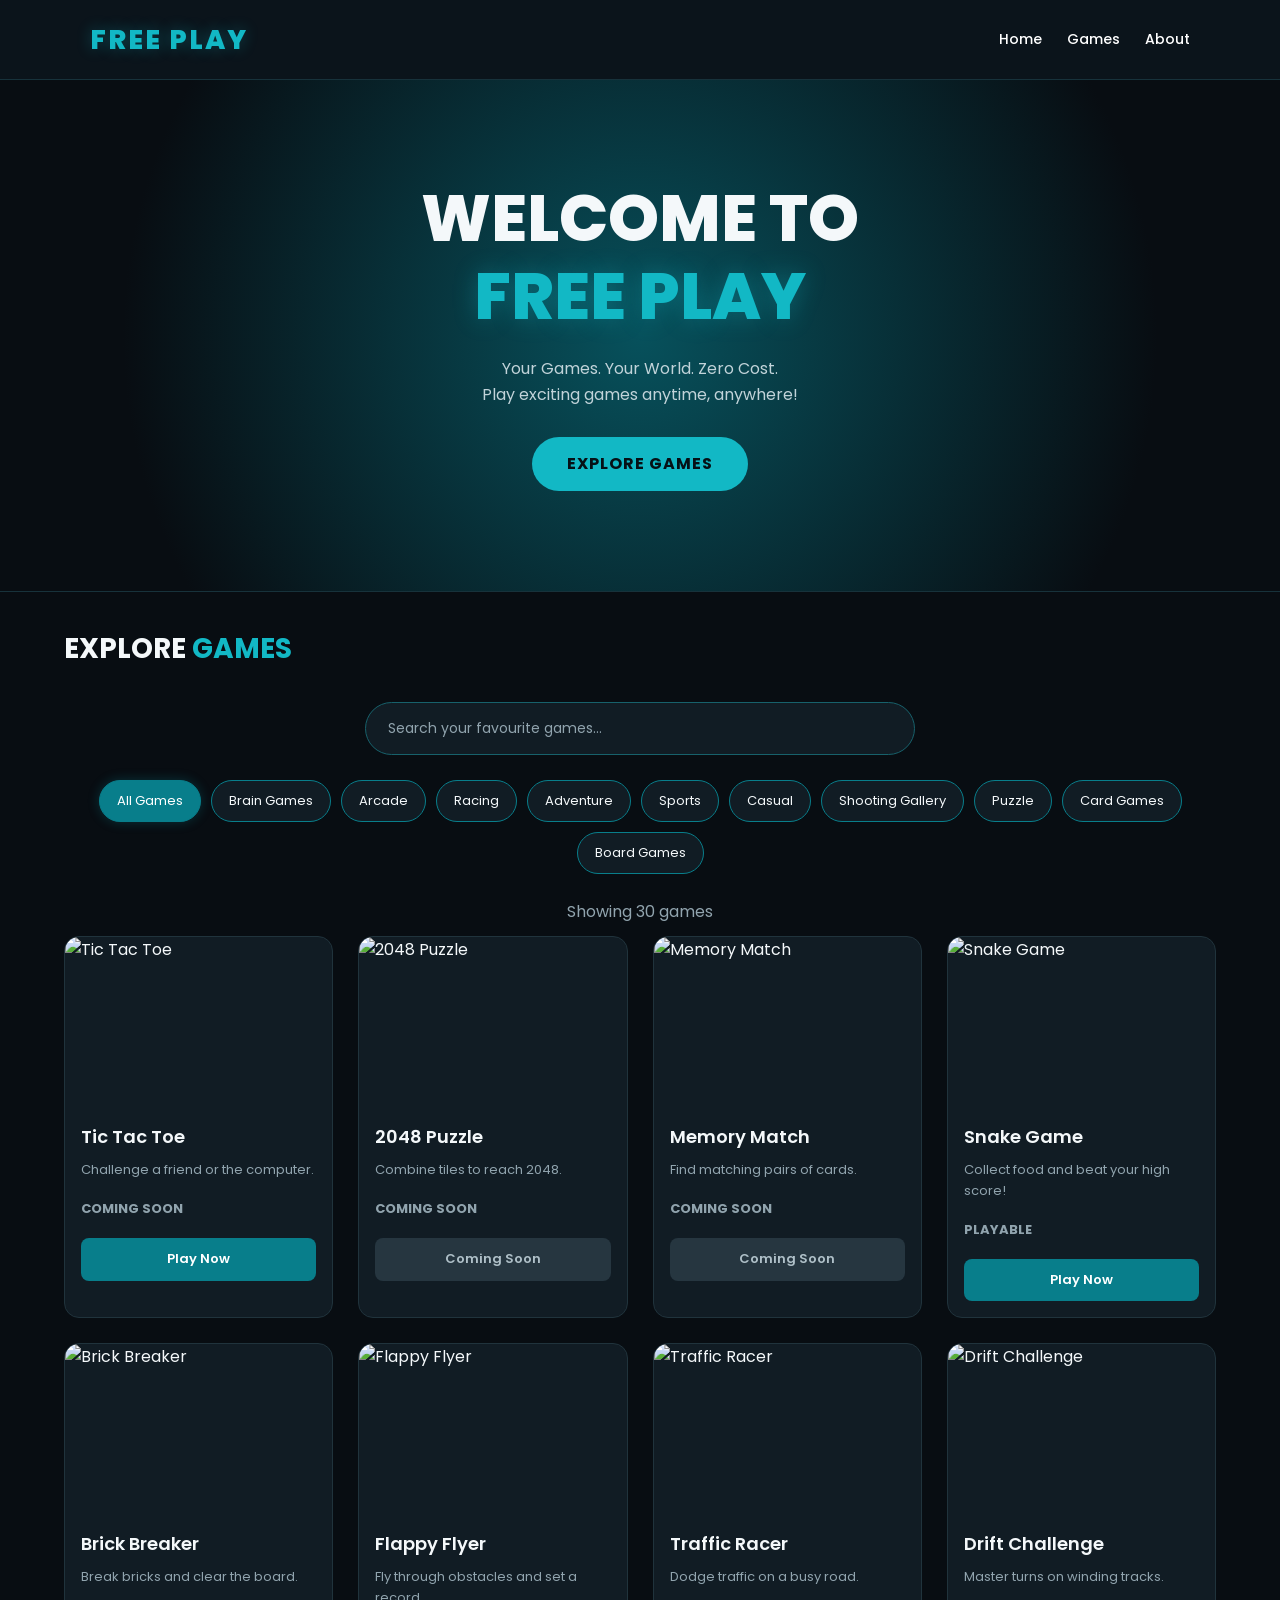
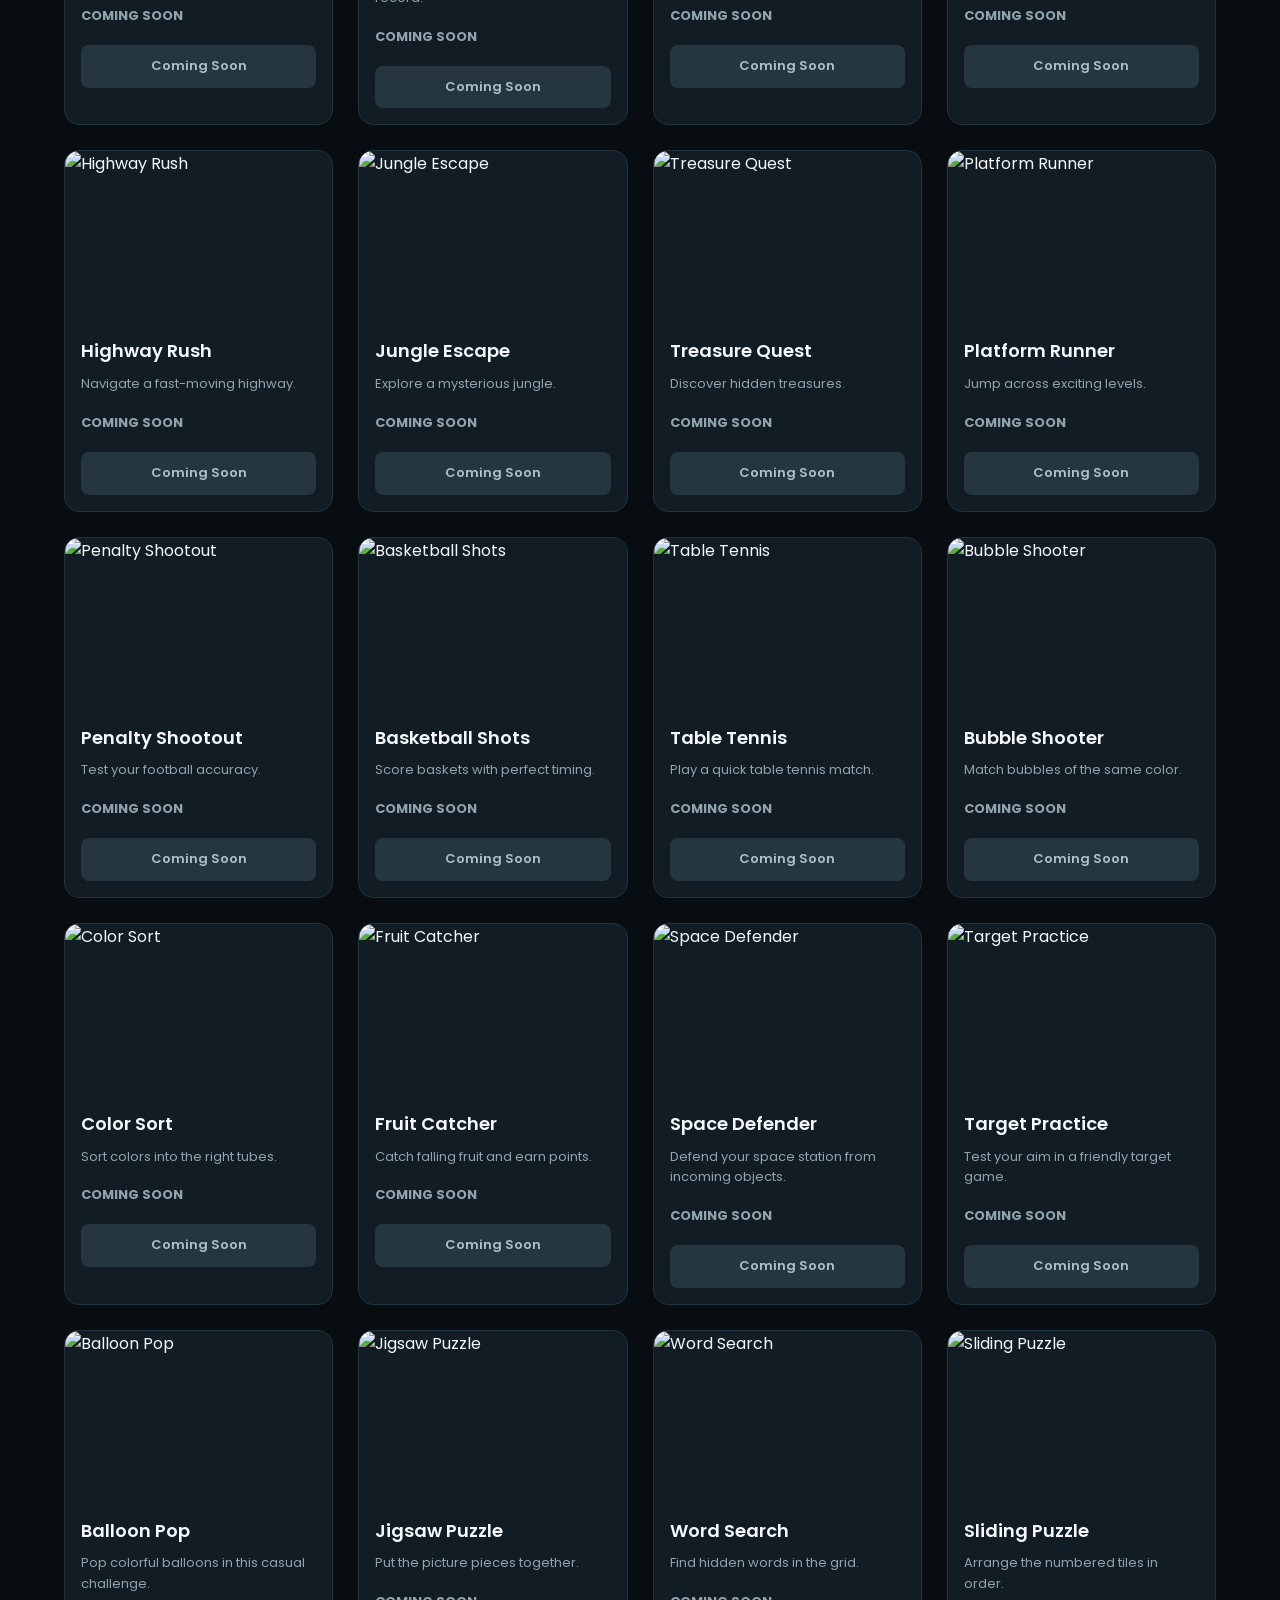
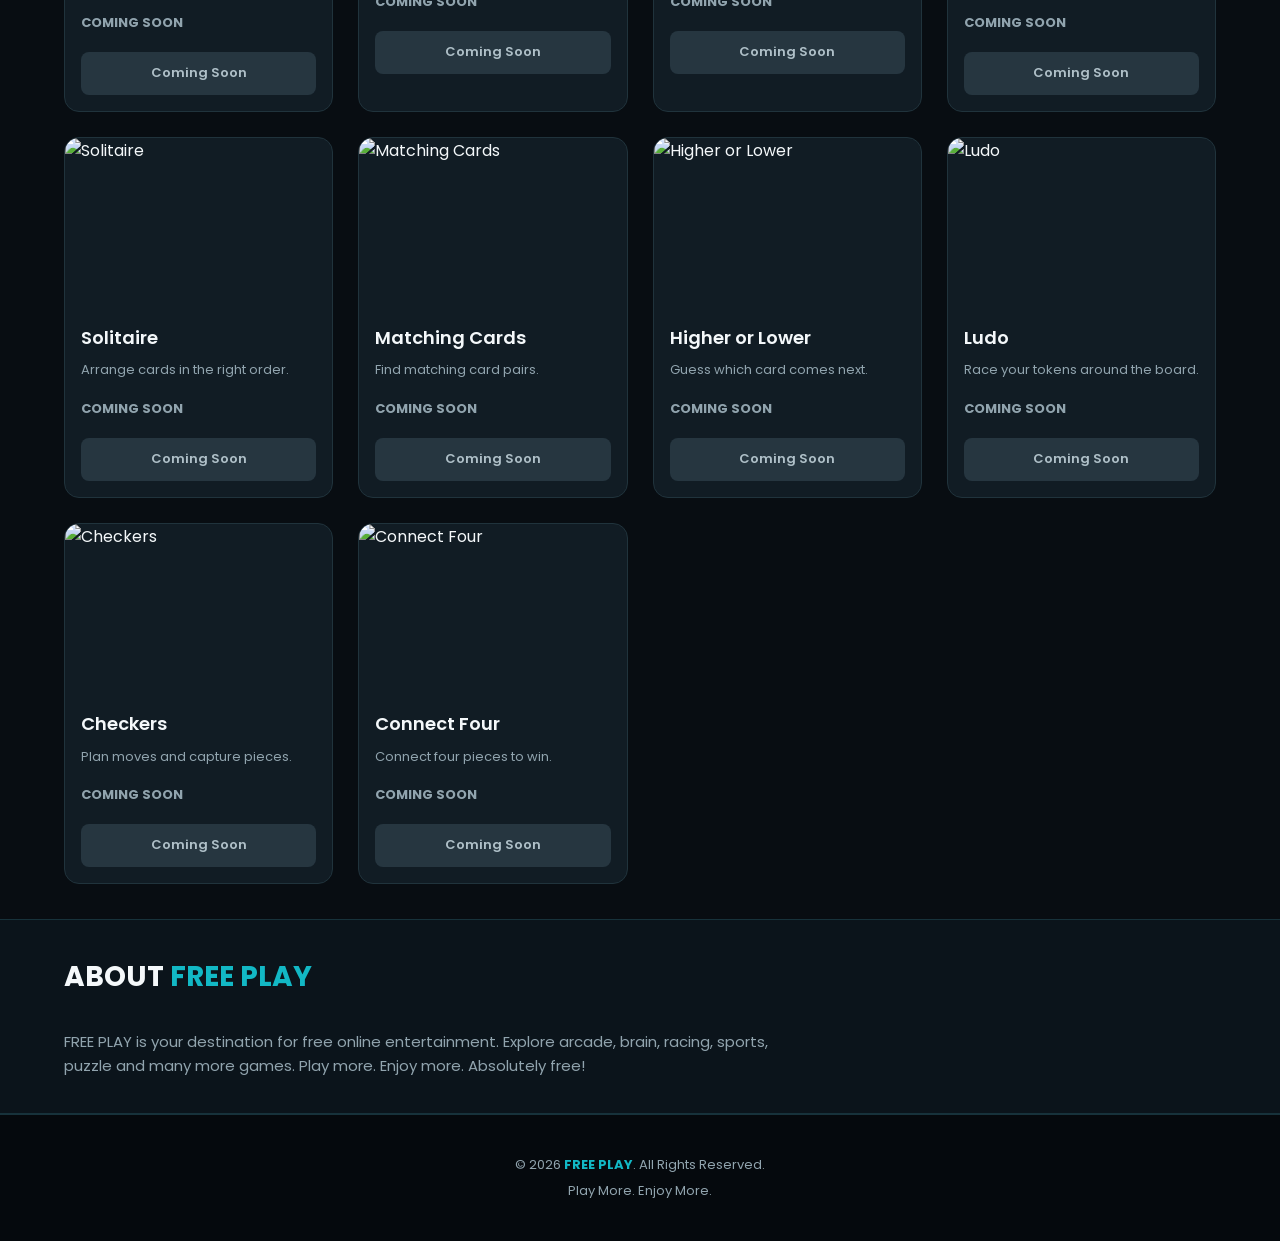
==== commit 9c1a1b24: "Update index.html" ====
--- a/index.html
+++ b/index.html
@@ -108,7 +108,7 @@
 <div class="game-info">
 <h3>Tic Tac Toe</h3><p>Challenge a friend or the computer.</p>
 <p class="game-status">COMING SOON</p>
-<a href="#" class="game-btn disabled">Coming Soon</a>
+<a href="games/tictactoe.html" class="game-btn">Play Now</a>
 </div></div>
 
 <div class="game-card" data-category="brain">
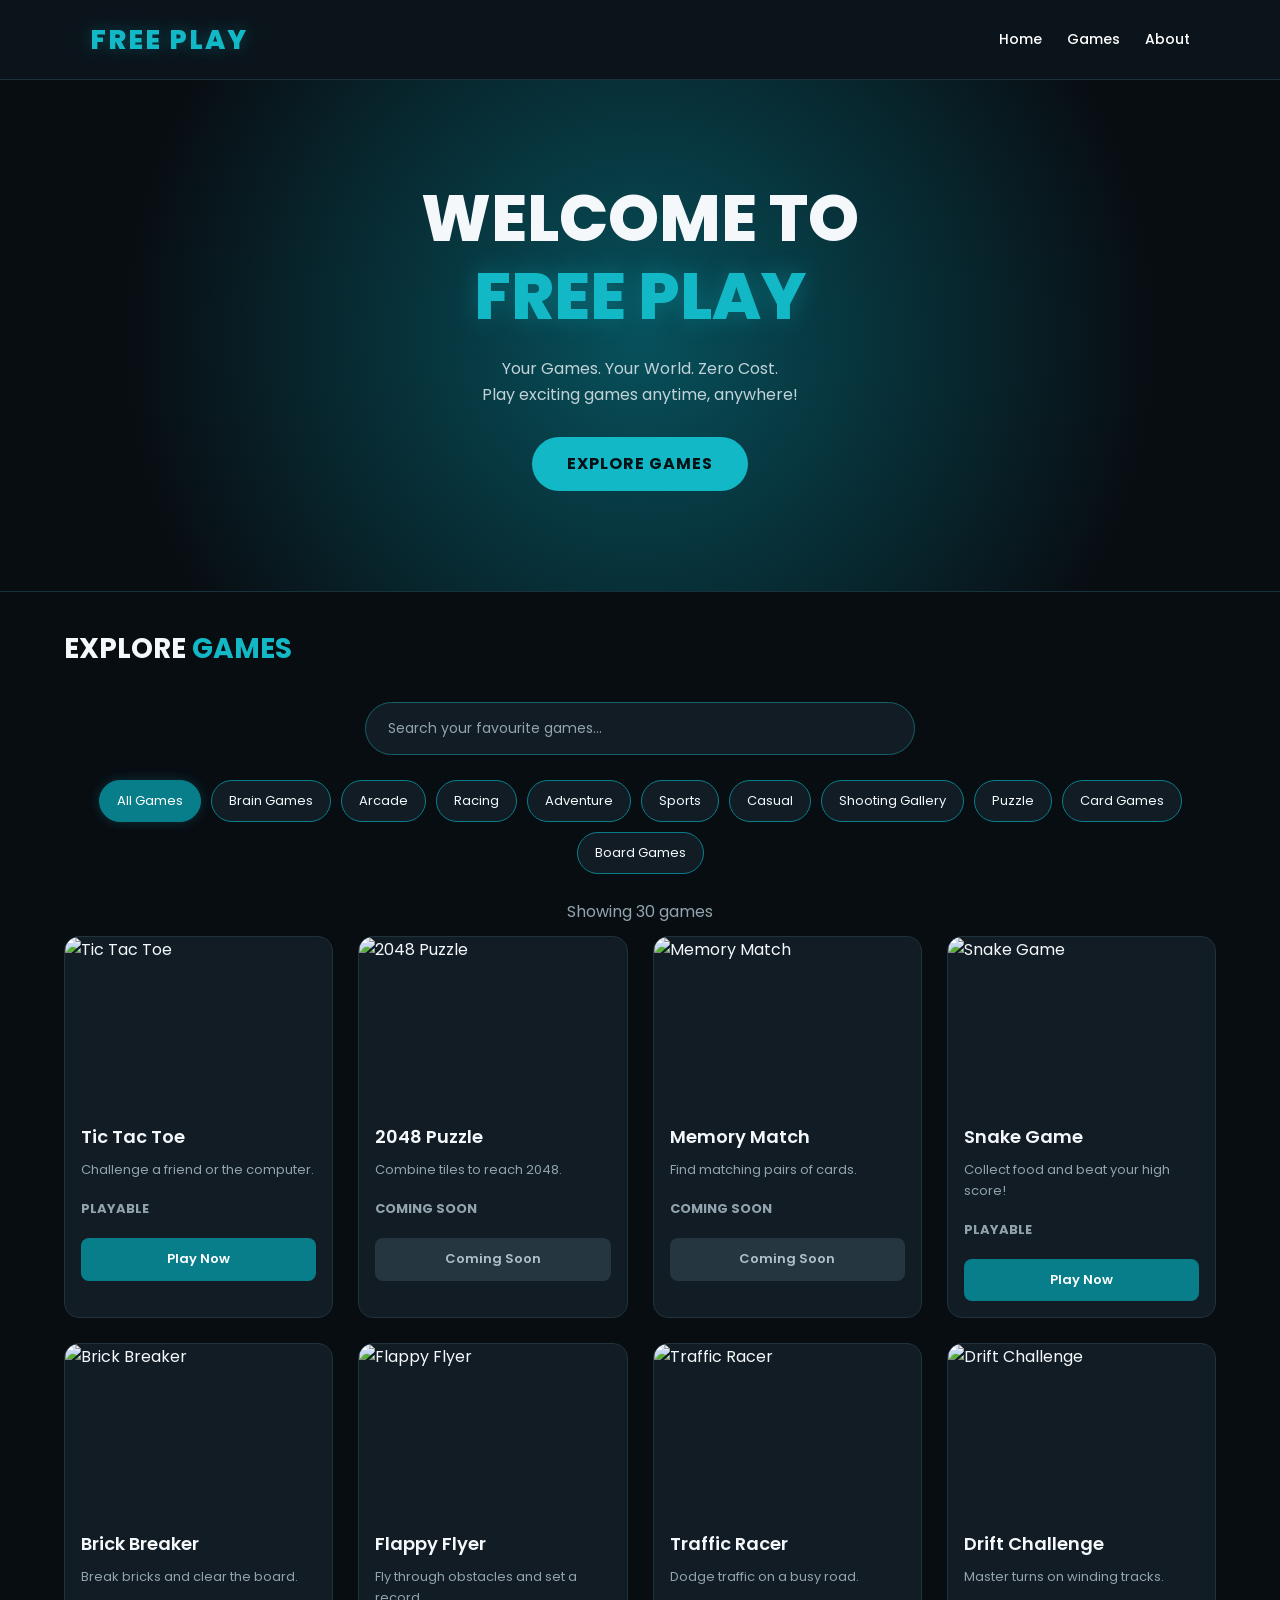
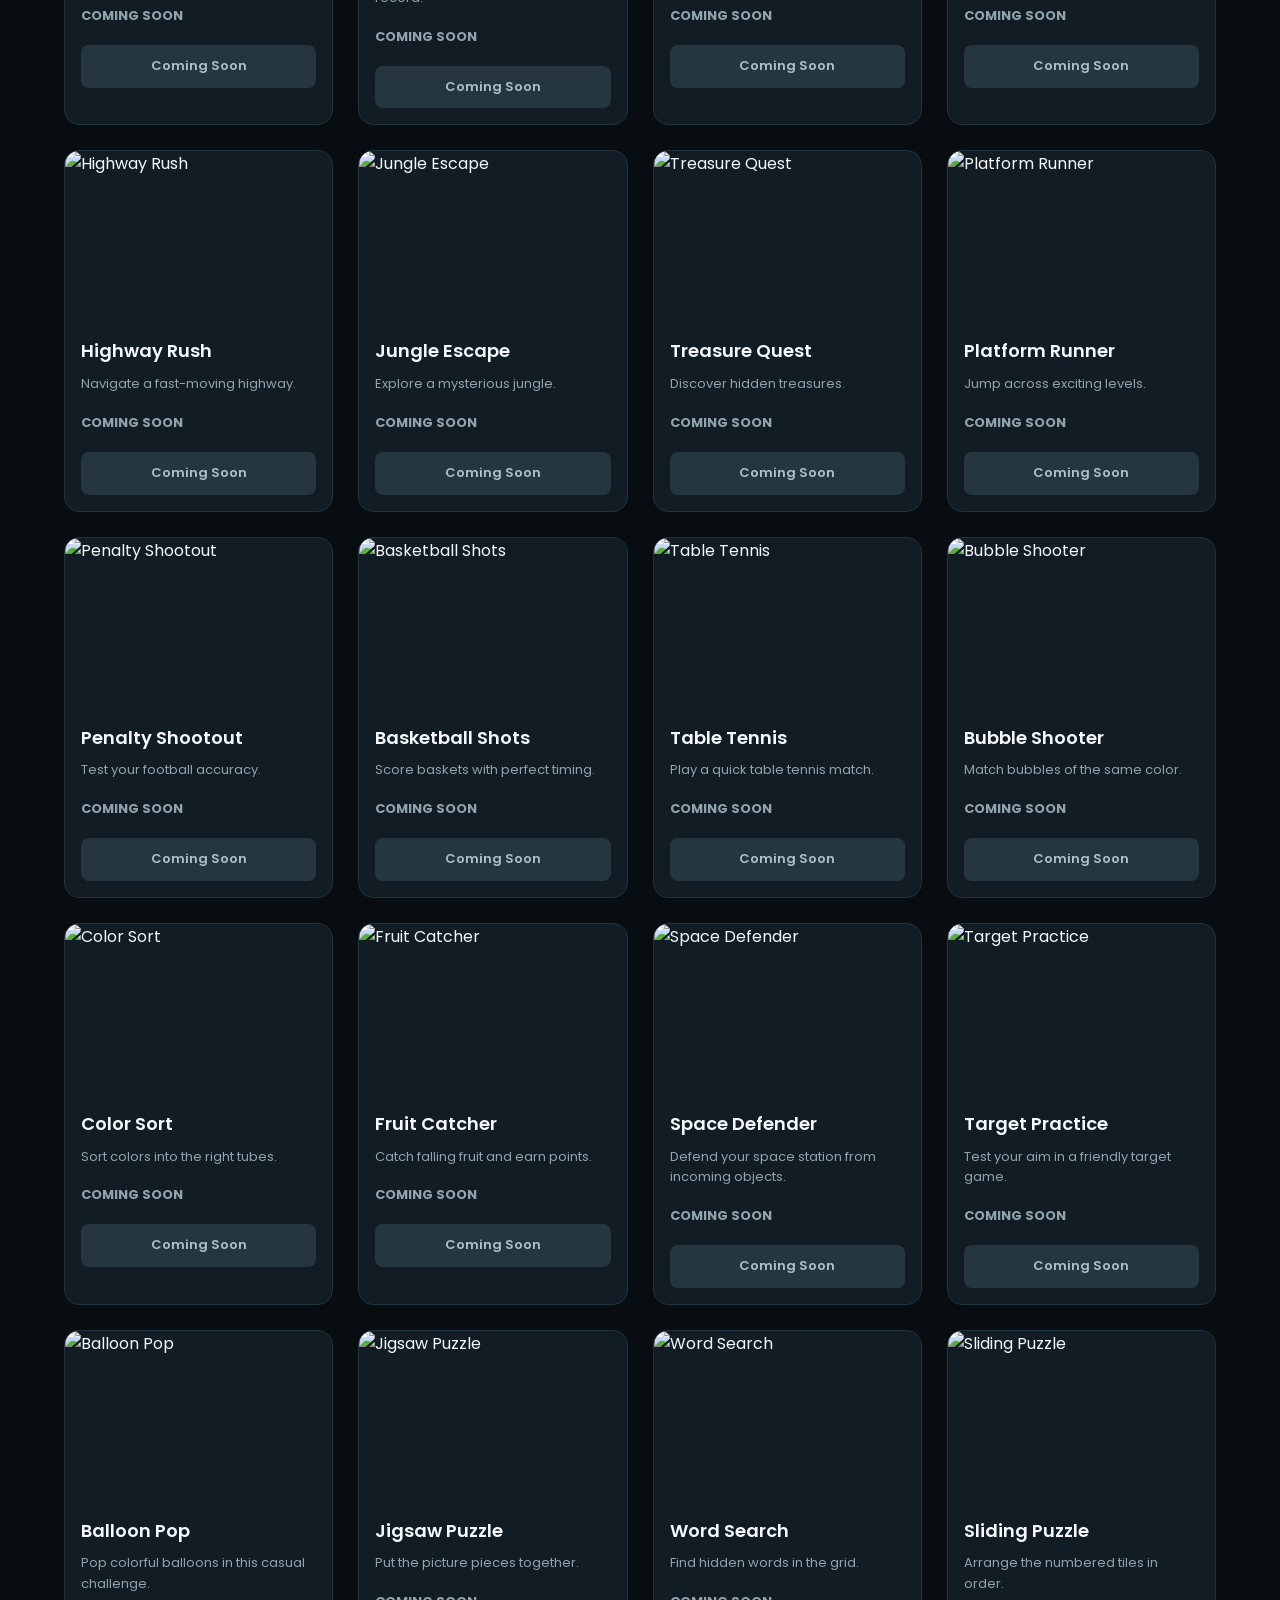
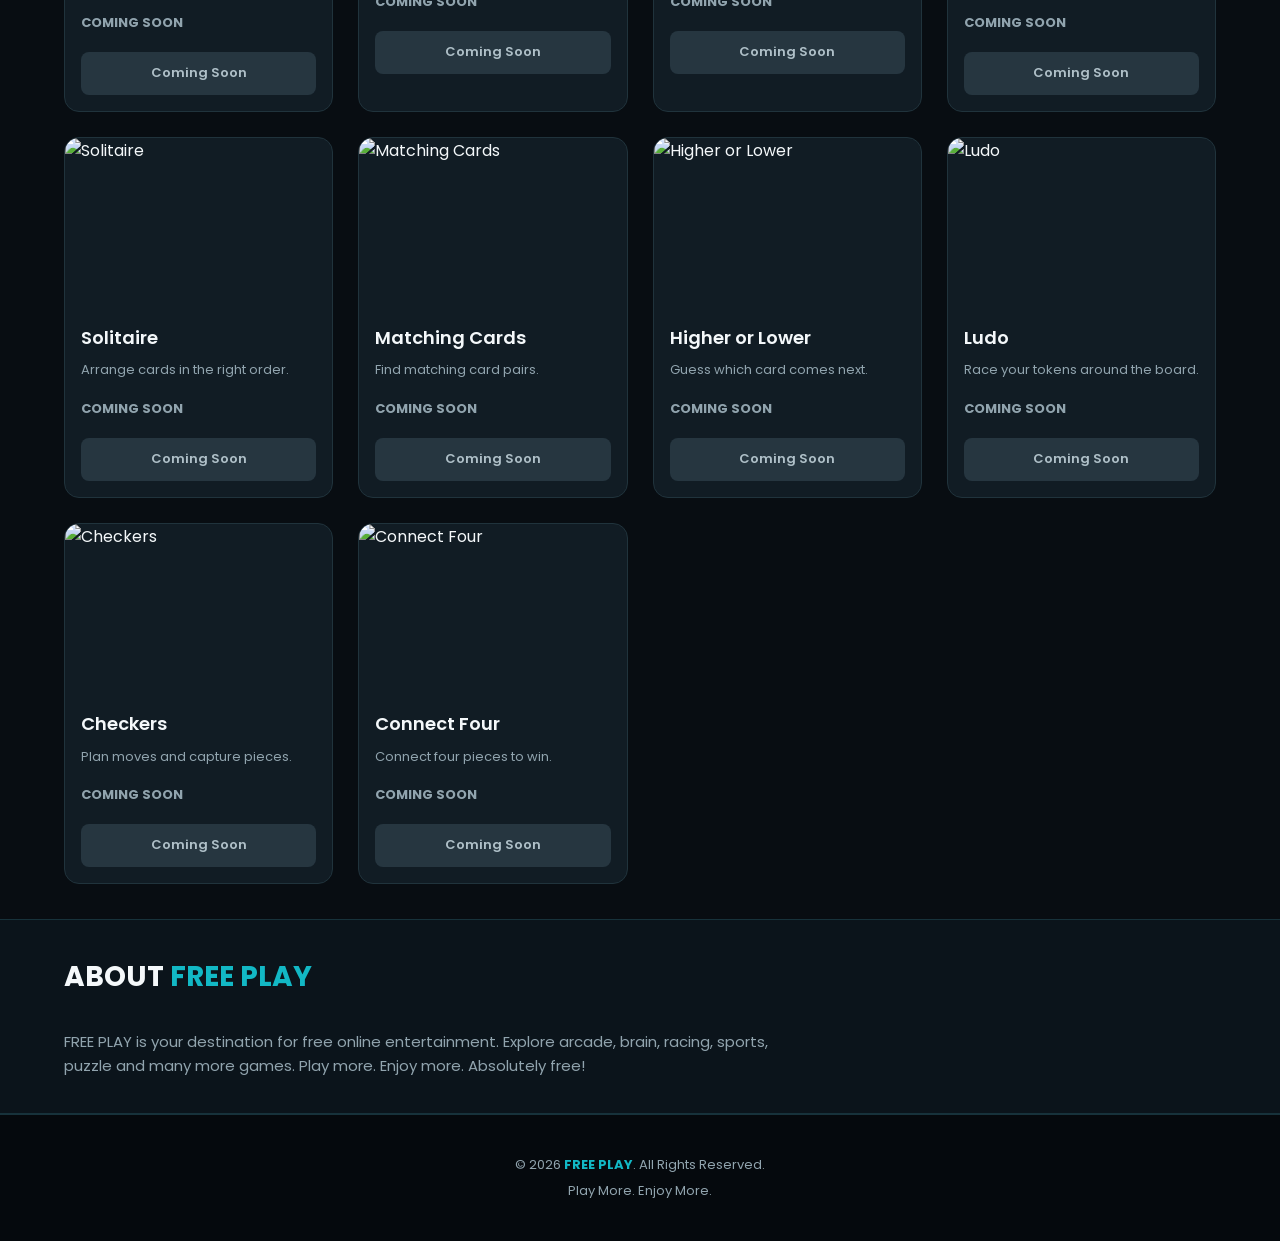
==== commit 58a786b1: "Update index.html" ====
--- a/index.html
+++ b/index.html
@@ -107,7 +107,7 @@
 <img src="https://placehold.co/400x200/087E8B/ffffff?text=Tic+Tac+Toe" alt="Tic Tac Toe">
 <div class="game-info">
 <h3>Tic Tac Toe</h3><p>Challenge a friend or the computer.</p>
-<p class="game-status">COMING SOON</p>
+<p class="game-status">PLAYABLE</p>
 <a href="games/tictactoe.html" class="game-btn">Play Now</a>
 </div></div>
 
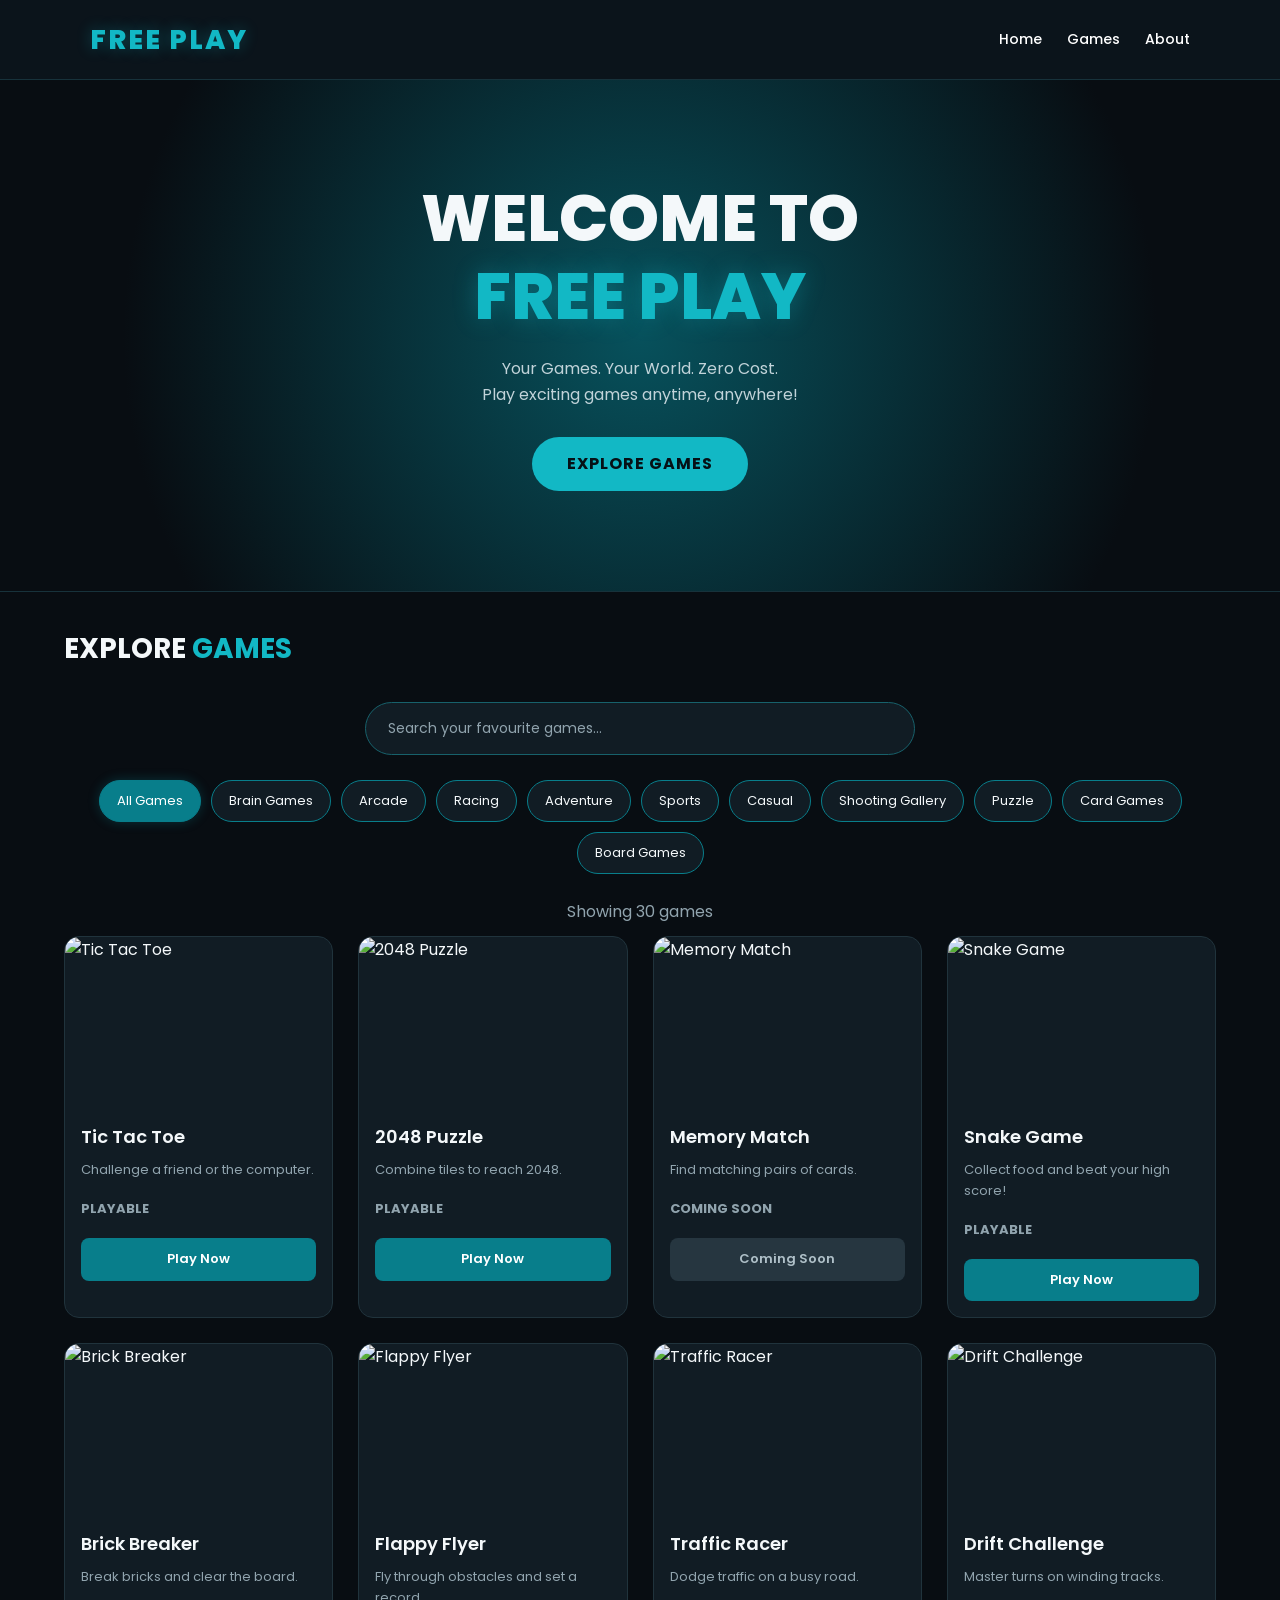
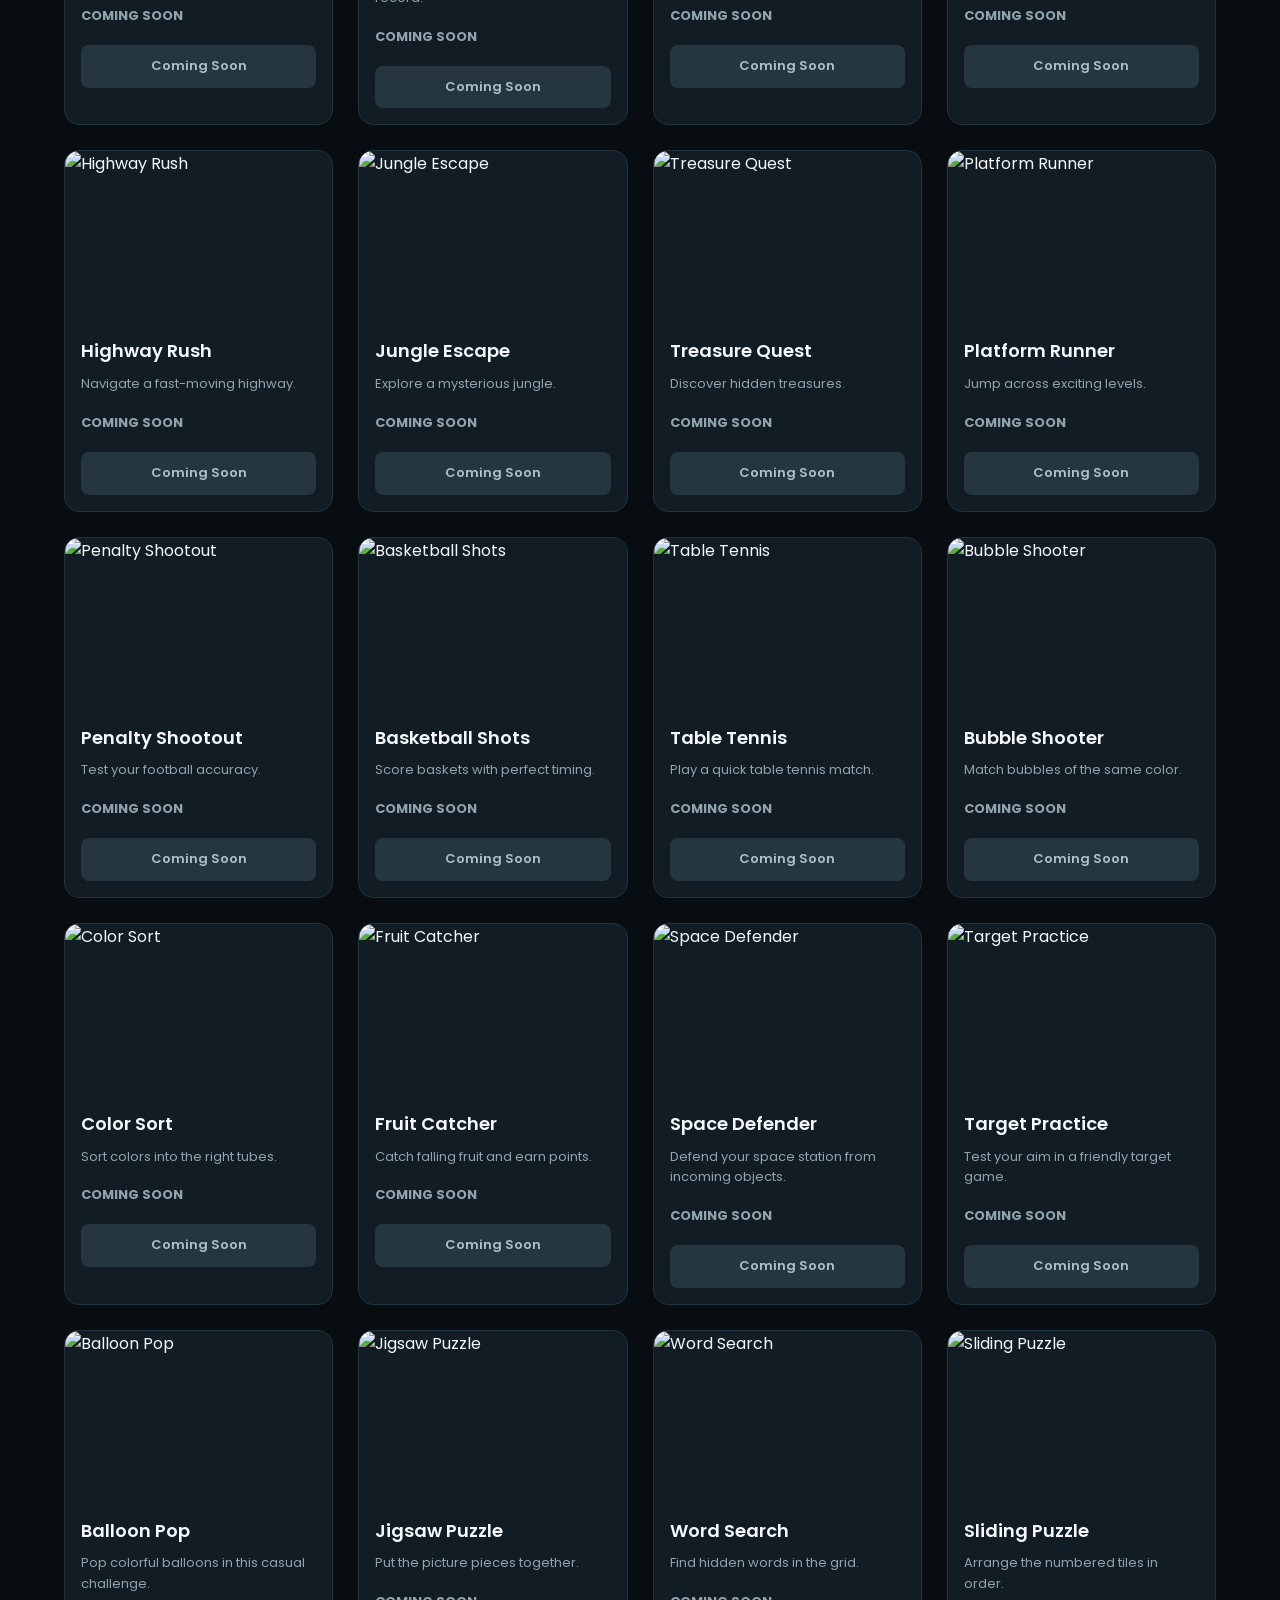
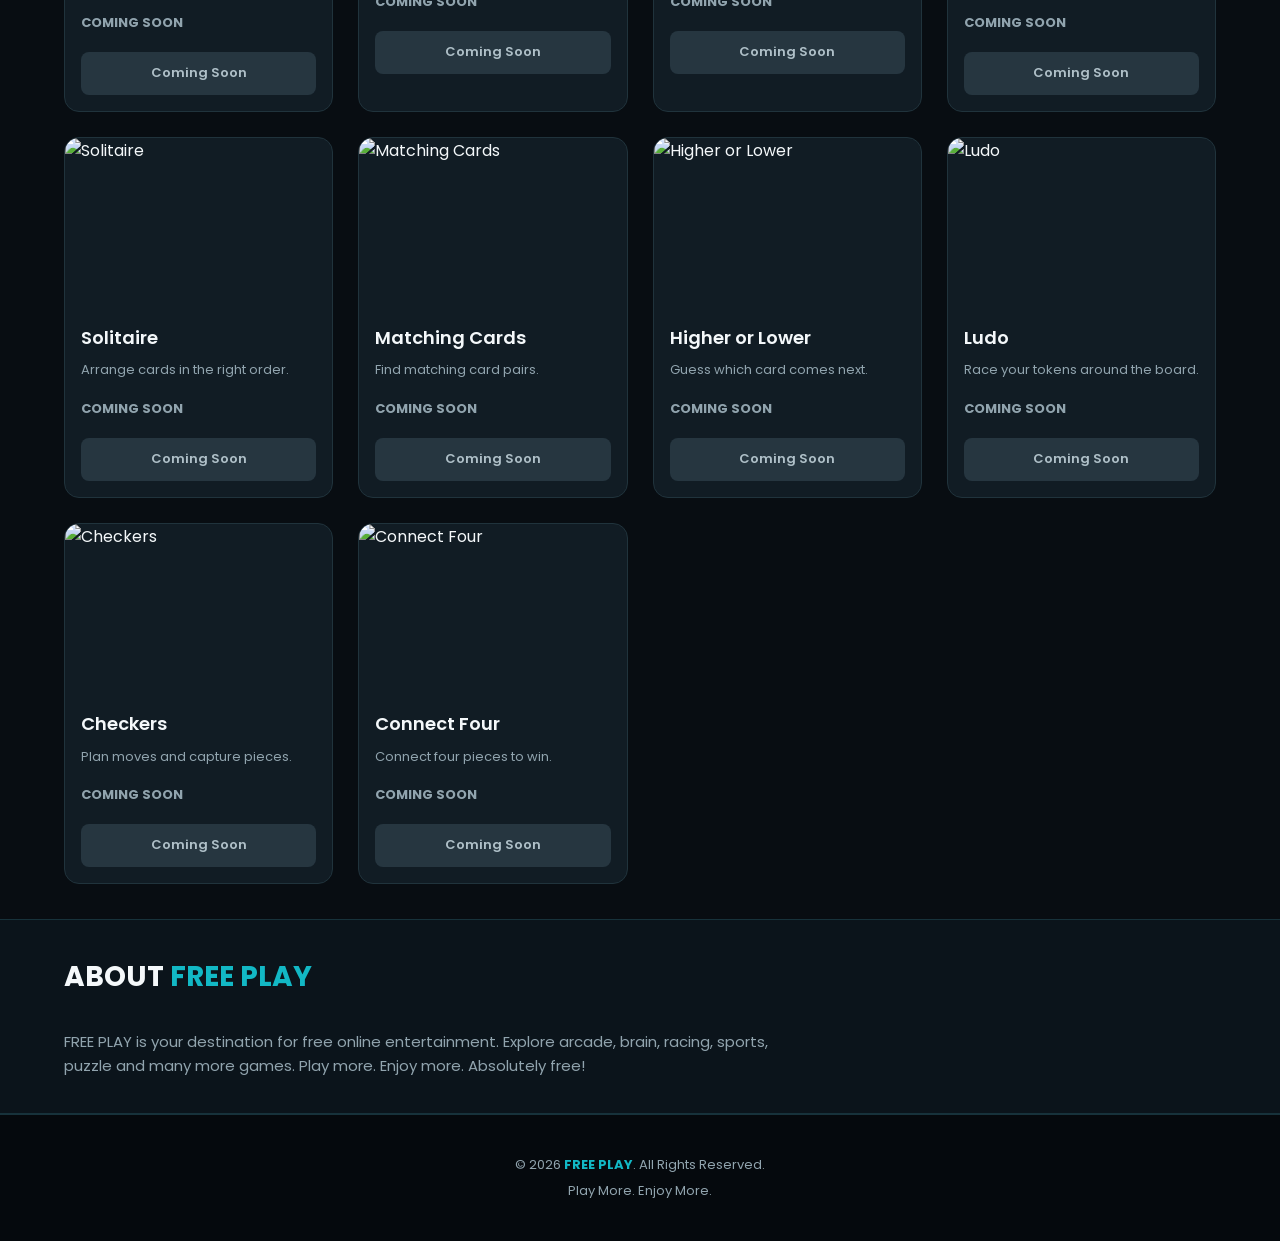
==== commit f0ce7120: "Update index.html" ====
--- a/index.html
+++ b/index.html
@@ -115,8 +115,8 @@
 <img src="https://placehold.co/400x200/087E8B/ffffff?text=2048" alt="2048 Puzzle">
 <div class="game-info">
 <h3>2048 Puzzle</h3><p>Combine tiles to reach 2048.</p>
-<p class="game-status">COMING SOON</p>
-<a href="#" class="game-btn disabled">Coming Soon</a>
+<p class="game-status">PLAYABLE</p>
+<a href="games/2048.html" class="game-btn">Play Now</a>
 </div></div>
 
 <div class="game-card" data-category="brain">
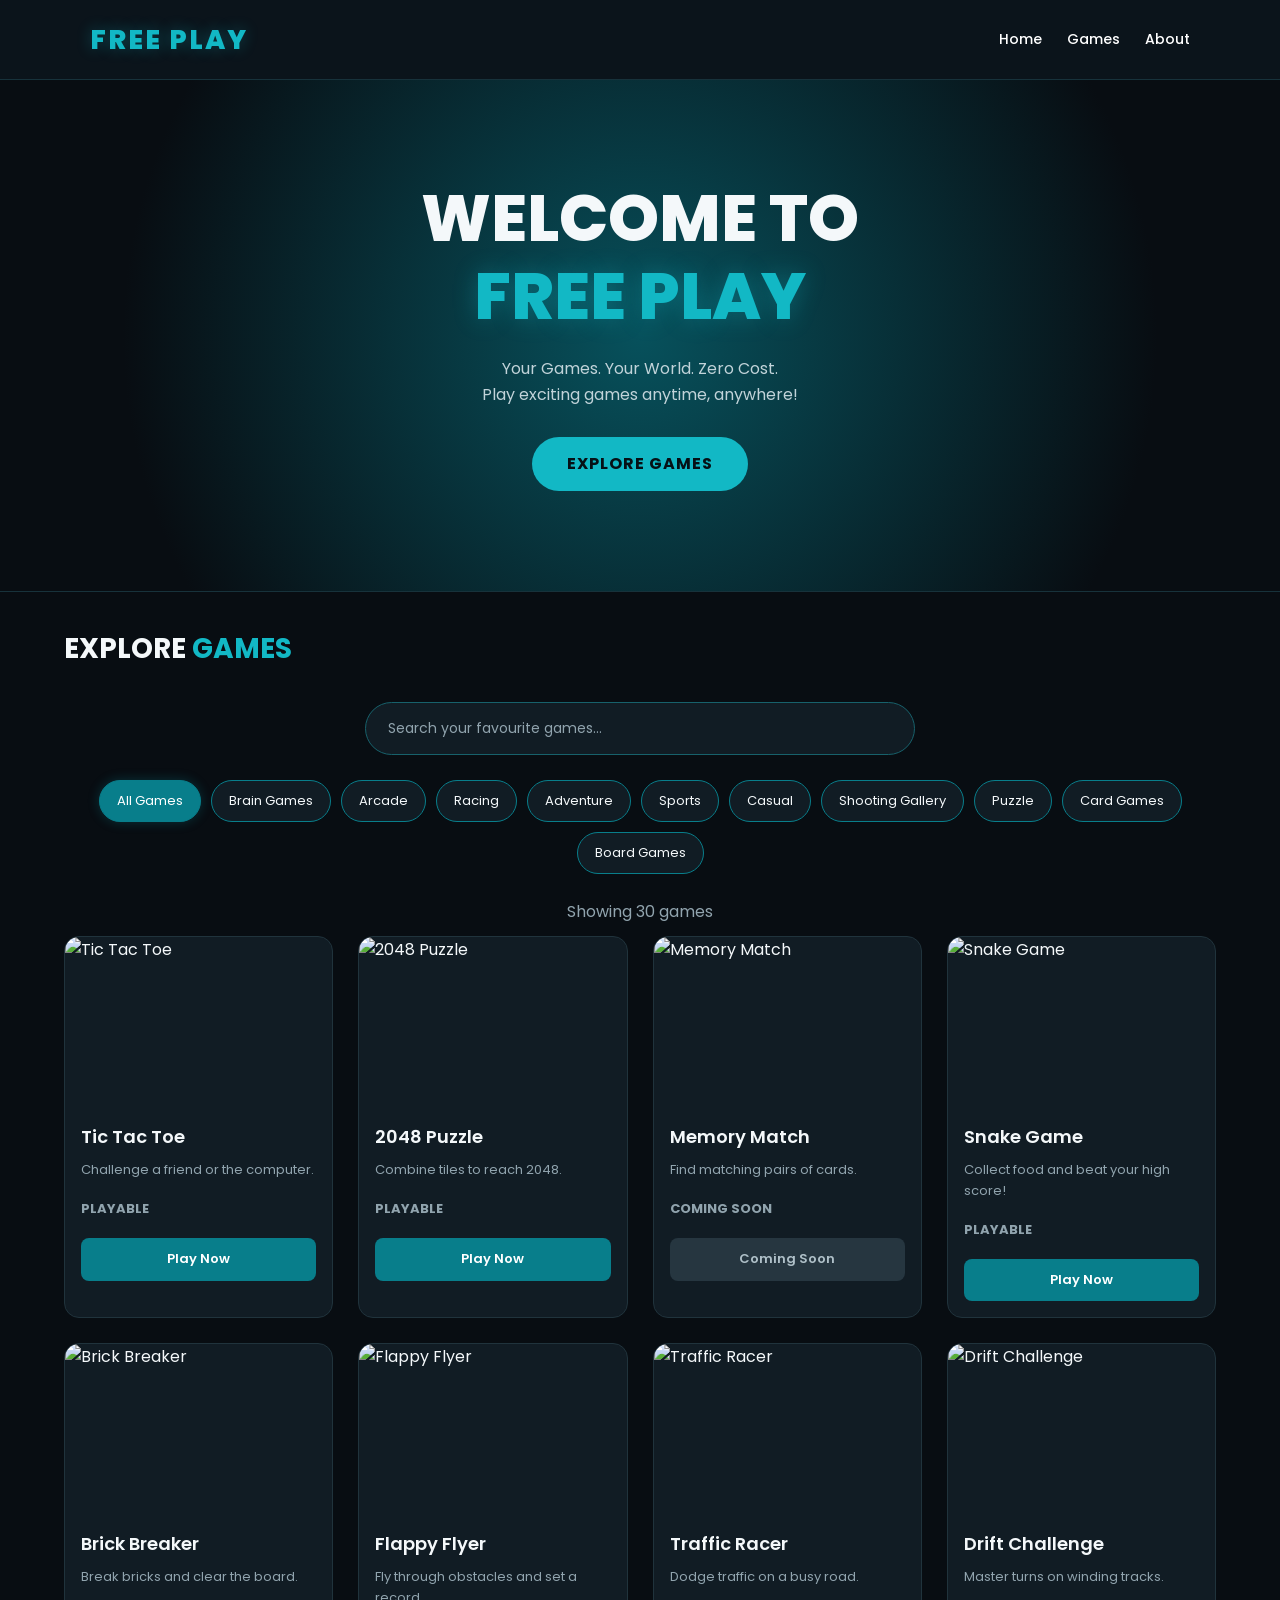
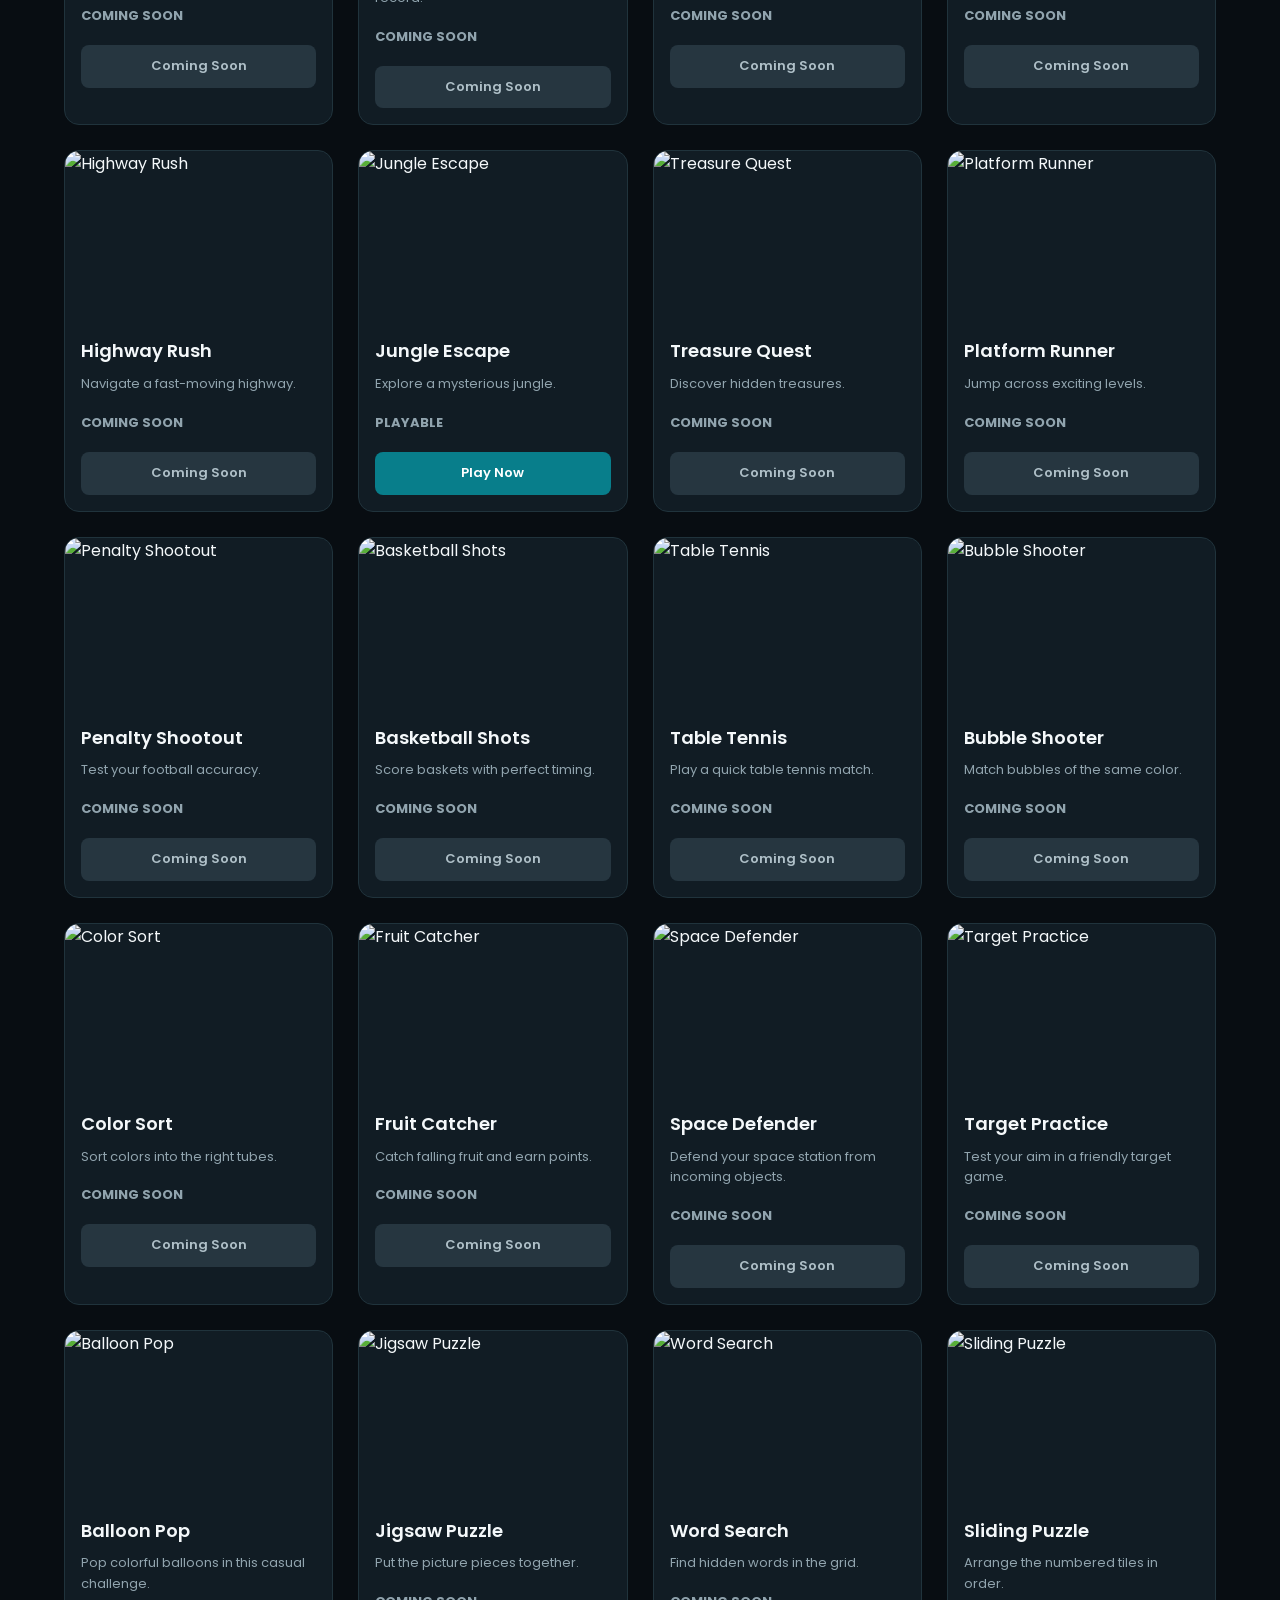
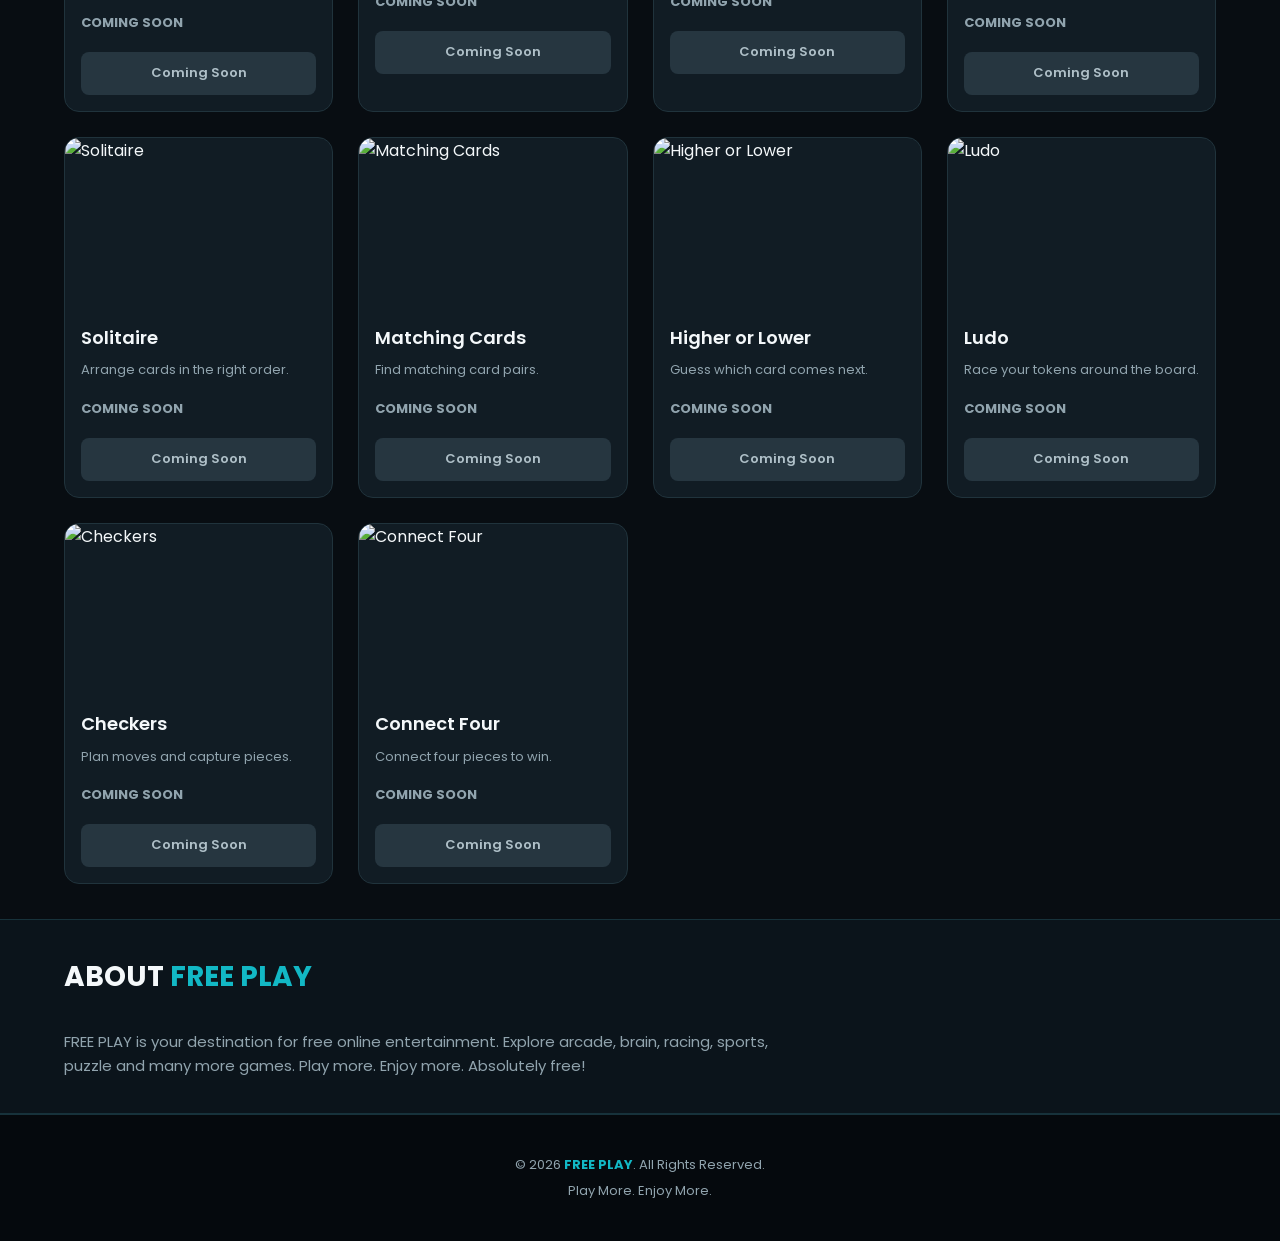
==== commit 21980f9c: "Update index.html" ====
--- a/index.html
+++ b/index.html
@@ -179,7 +179,7 @@
 <img src="https://placehold.co/400x200/087E8B/ffffff?text=Jungle+Escape" alt="Jungle Escape">
 <div class="game-info">
 <h3>Jungle Escape</h3><p>Explore a mysterious jungle.</p>
-<p class="game-status">COMING SOON</p><a href="#" class="game-btn disabled">Coming Soon</a>
+<p class="game-status">PLAYABLE</p><a href="games/jungle-escape.html" class="game-btn">Play Now</a>
 </div></div>
 
 <div class="game-card" data-category="adventure">
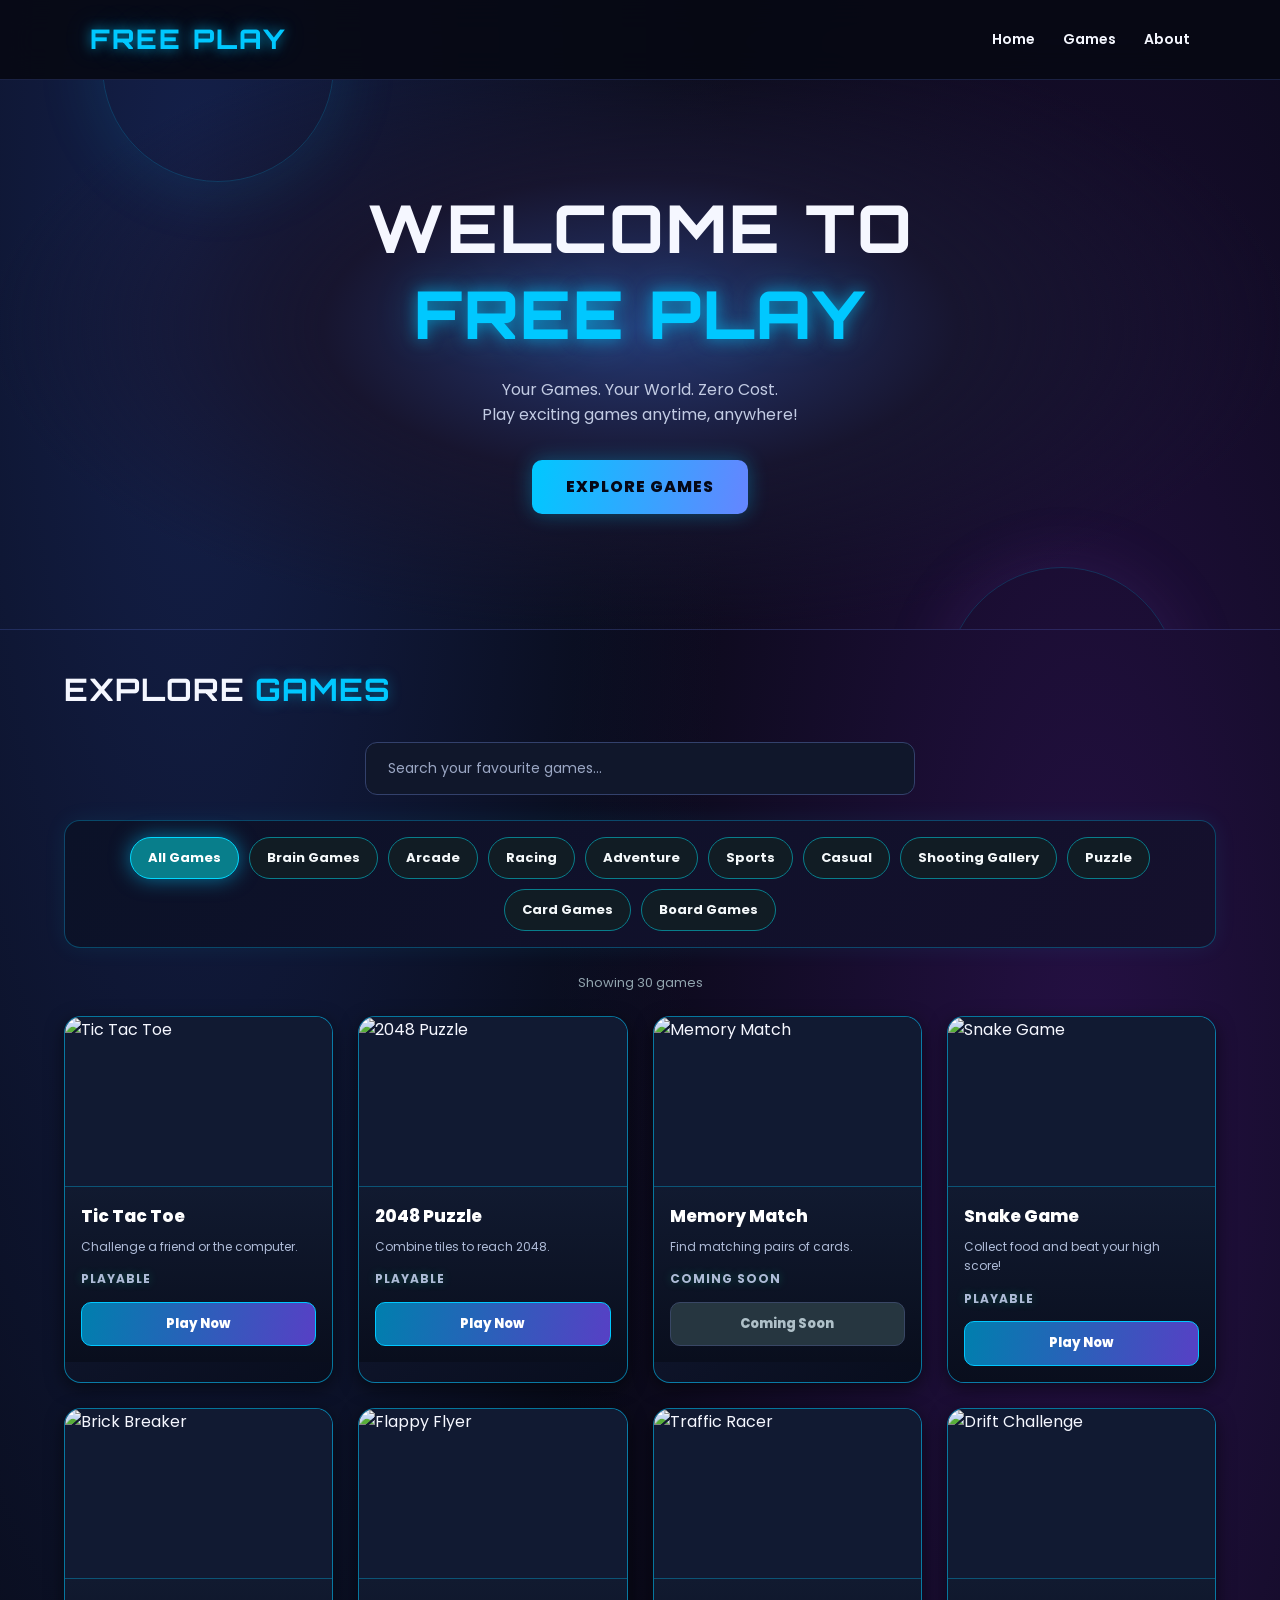
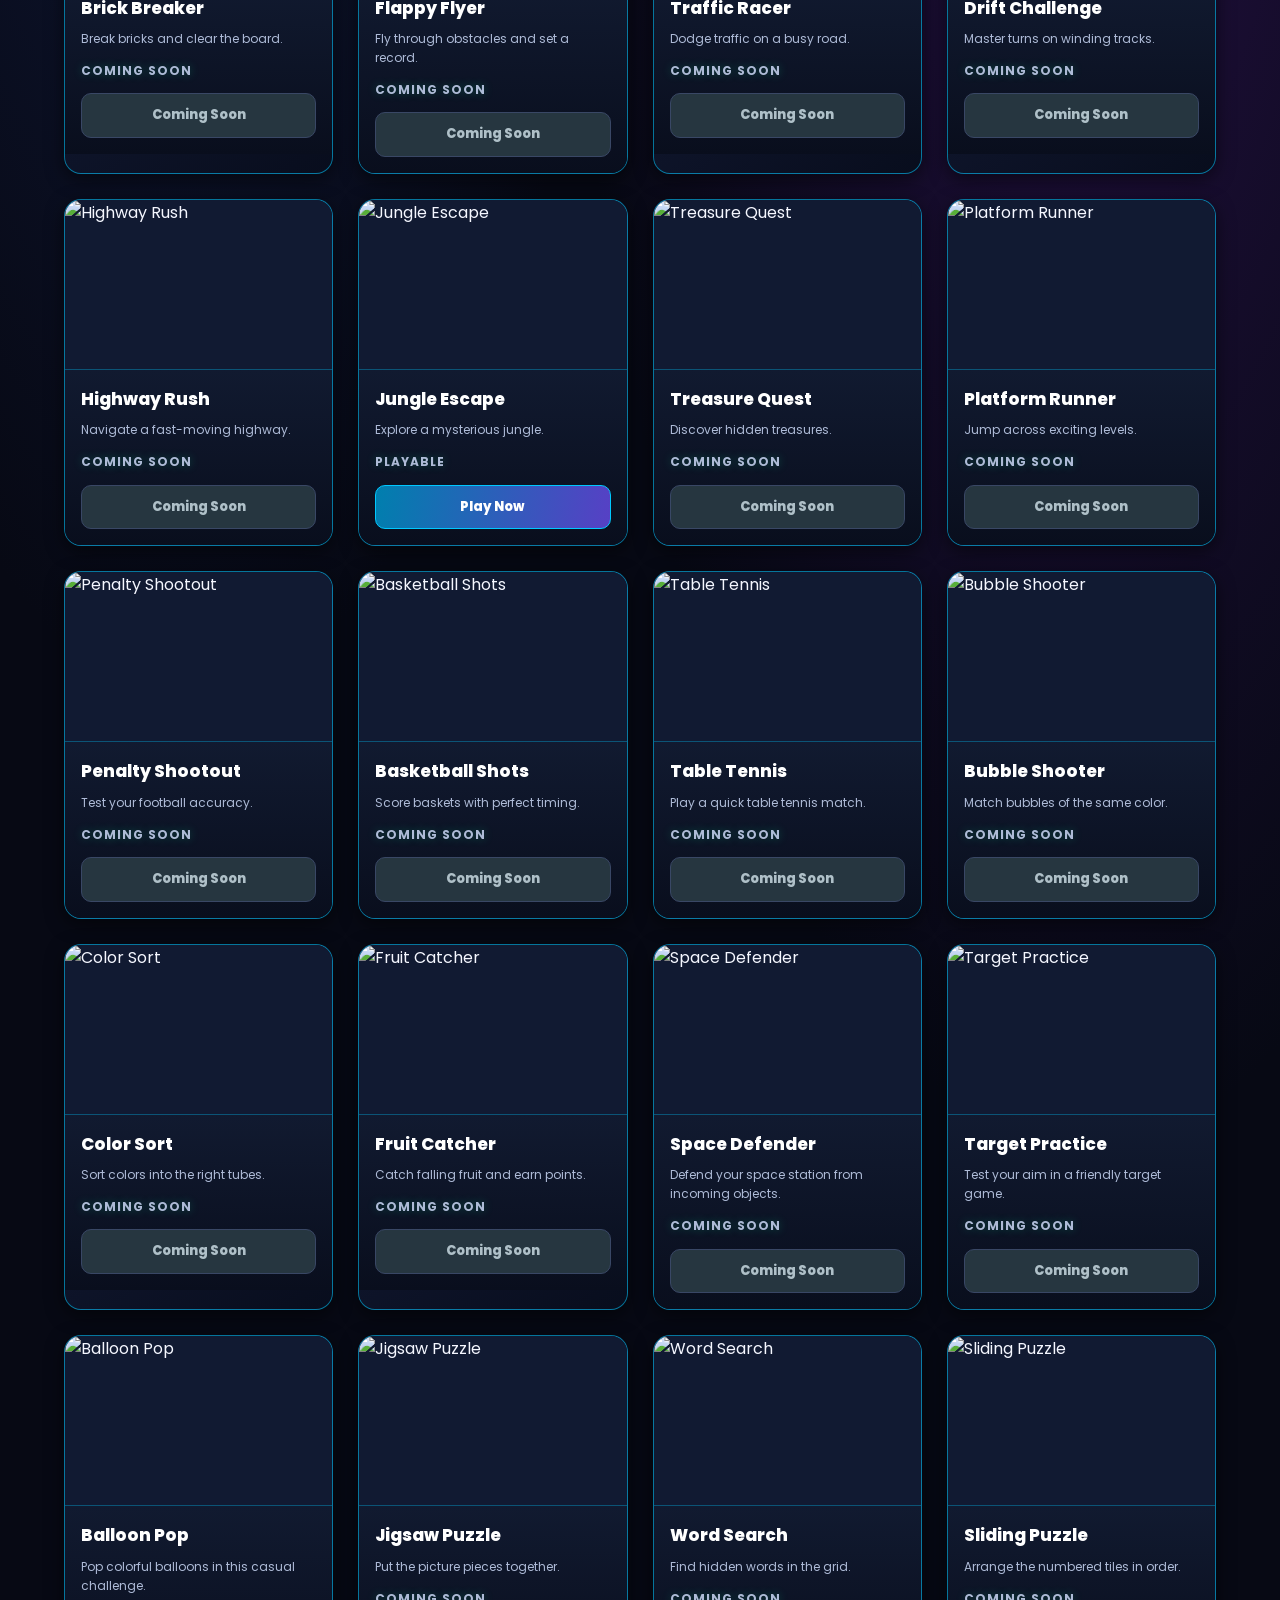
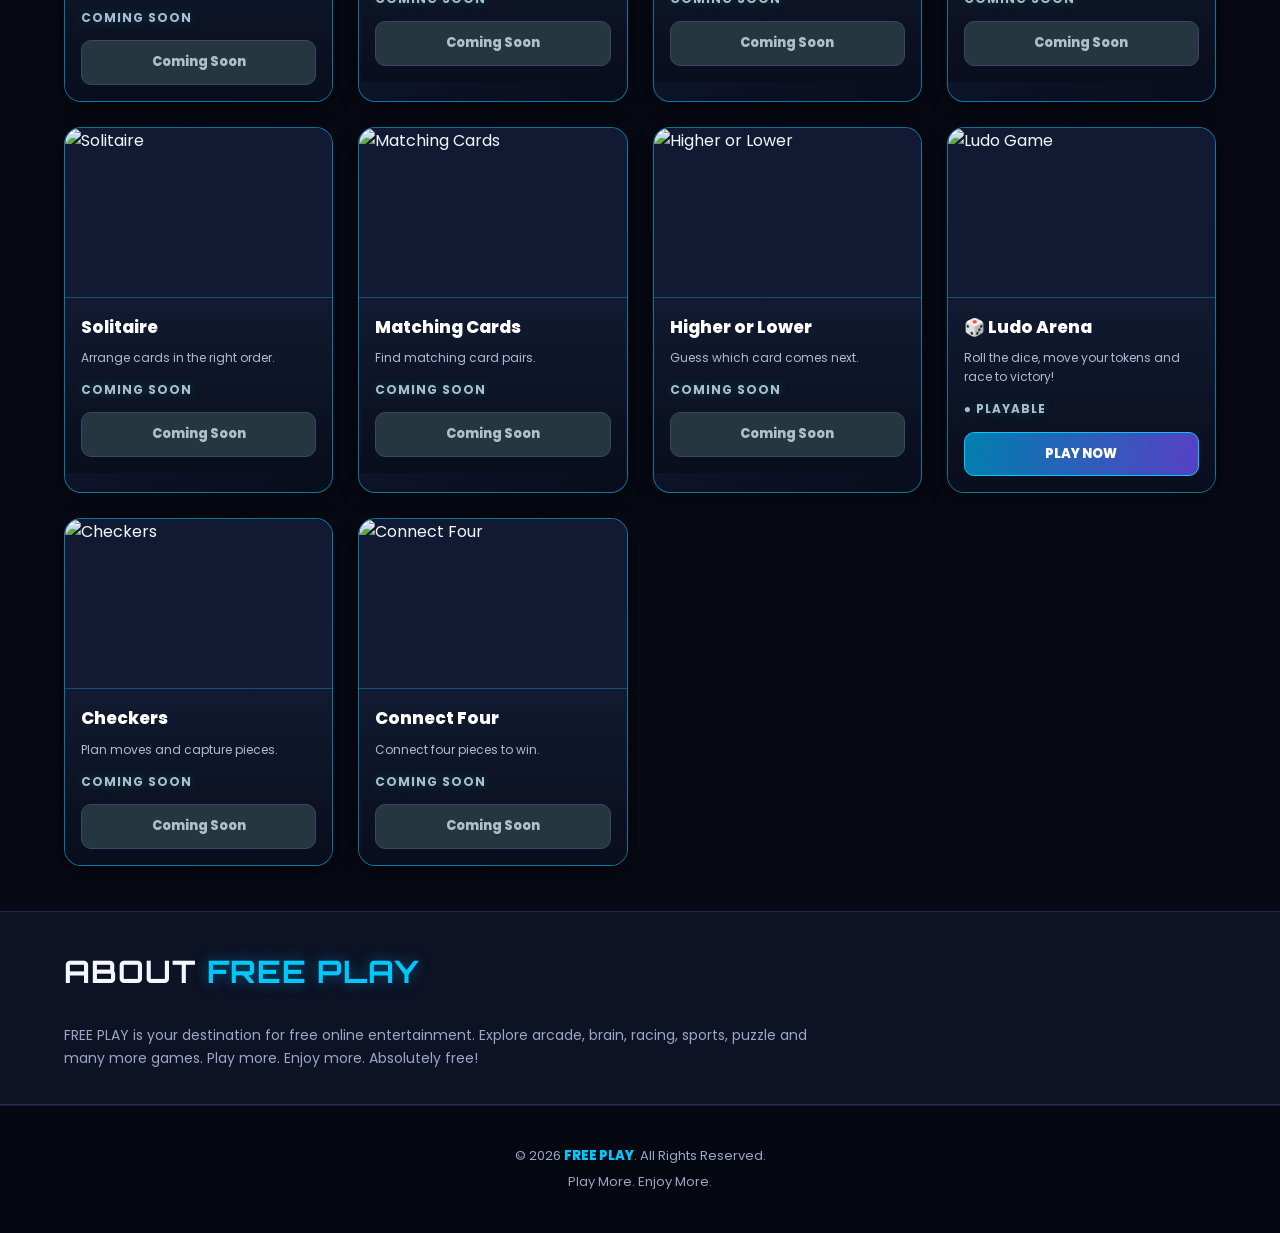
==== commit b5d10887: "Update index.html" ====
--- a/index.html
+++ b/index.html
@@ -307,12 +307,22 @@
 </div></div>
 
 <!-- BOARD GAMES -->
+
 <div class="game-card" data-category="board">
-<img src="https://placehold.co/400x200/087E8B/ffffff?text=Ludo" alt="Ludo">
-<div class="game-info">
-<h3>Ludo</h3><p>Race your tokens around the board.</p>
-<p class="game-status">COMING SOON</p><a href="#" class="game-btn disabled">Coming Soon</a>
-</div></div>
+    <img src="https://placehold.co/400x200/17152E/00E5FF?text=LUDO+ARENA" alt="Ludo Game">
+
+    <div class="game-info">
+        <h3>🎲 Ludo Arena</h3>
+        <p>Roll the dice, move your tokens and race to victory!</p>
+
+        <p class="game-status">● PLAYABLE</p>
+
+        <a href="games/ludo.html" class="game-btn">
+            PLAY NOW
+        </a>
+    </div>
+</div>
+
 
 <div class="game-card" data-category="board">
 <img src="https://placehold.co/400x200/087E8B/ffffff?text=Checkers" alt="Checkers">
--- a/style.css
+++ b/style.css
@@ -1,19 +1,19 @@
-
-/* ==========================================
-   FREE PLAY - PREMIUM GAMING WEBSITE
-   Theme: PETROL BLUE + BLACK
-========================================== */
-
-@import url('https://fonts.googleapis.com/css2?family=Poppins:wght@400;500;600;700;800&display=swap');
+@import url('https://fonts.googleapis.com/css2?family=Orbitron:wght@500;600;700;800&family=Poppins:wght@400;500;600;700;800&display=swap');
+
+/* =================================
+   FREE PLAY - NEON ARCADE THEME
+================================= */
 
 :root {
-    --primary: #087E8B;
-    --secondary: #12B8C5;
-    --dark: #080D12;
-    --card: #111C24;
-    --text: #F4F8FA;
-    --muted: #91A4AE;
-    --border: #20333C;
+    --bg: #070914;
+    --surface: #101426;
+    --card: #131a30;
+    --blue: #00c8ff;
+    --purple: #a855f7;
+    --green: #00f5a0;
+    --white: #f5f7ff;
+    --muted: #9ba7c4;
+    --border: rgba(105, 133, 255, 0.2);
 }
 
 * {
@@ -25,121 +25,171 @@
 
 body {
     font-family: 'Poppins', sans-serif;
-    background: var(--dark);
-    color: var(--text);
+    background:
+        radial-gradient(ellipse at 15% 5%, #14204a 0%, transparent 35%),
+        radial-gradient(ellipse at 85% 25%, #251044 0%, transparent 35%),
+        var(--bg);
+    color: var(--white);
     line-height: 1.6;
-}
-
-/* NAVIGATION BAR */
+    overflow-x: hidden;
+}
+
+/* =================================
+   NAVIGATION
+================================= */
 
 .navbar {
     display: flex;
     justify-content: space-between;
     align-items: center;
     padding: 18px 7%;
-    background: #0B141B;
-    border-bottom: 1px solid #17323B;
+    background: rgba(7, 9, 20, 0.92);
+    backdrop-filter: blur(16px);
+    border-bottom: 1px solid var(--border);
     position: sticky;
     top: 0;
     z-index: 1000;
 }
 
 .logo {
+    font-family: 'Orbitron', sans-serif;
     font-size: 27px;
     font-weight: 800;
-    color: var(--secondary);
     letter-spacing: 2px;
-    text-shadow: 0 0 15px #12B8C555;
+    color: var(--blue);
+    text-shadow: 0 0 12px #00c8ff99, 0 0 28px #00c8ff44;
 }
 
 .nav-links {
     display: flex;
-    gap: 25px;
+    gap: 28px;
 }
 
 .navbar a {
-    color: white;
+    color: var(--white);
     text-decoration: none;
     font-size: 14px;
-    font-weight: 500;
-    transition: 0.3s;
+    font-weight: 600;
+    transition: 0.25s;
 }
 
 .navbar a:hover {
-    color: var(--secondary);
-}
-
-/* HERO SECTION */
+    color: var(--blue);
+    text-shadow: 0 0 12px var(--blue);
+}
+
+/* =================================
+   HERO SECTION
+================================= */
 
 .hero {
+    position: relative;
     text-align: center;
-    padding: 100px 20px;
+    padding: 105px 20px 115px;
+    overflow: hidden;
     background:
-        radial-gradient(
-            circle at center,
-            #07515C,
-            #080D12 75%
-        );
-    border-bottom: 1px solid #17323B;
+        radial-gradient(ellipse at 50% 45%, #263a75 0%, #17152f 35%, transparent 72%);
+    border-bottom: 1px solid var(--border);
+}
+
+.hero::before,
+.hero::after {
+    content: "";
+    position: absolute;
+    width: 230px;
+    height: 230px;
+    border: 1px solid #00c8ff30;
+    border-radius: 50%;
+    pointer-events: none;
+}
+
+.hero::before {
+    top: -130px;
+    left: 8%;
+    box-shadow: 0 0 70px #00c8ff20;
+}
+
+.hero::after {
+    bottom: -170px;
+    right: 8%;
+    box-shadow: 0 0 70px #a855f720;
 }
 
 .hero h1 {
-    font-size: clamp(35px, 6vw, 65px);
-    font-weight: 800;
-    line-height: 1.2;
-    margin-bottom: 20px;
+    position: relative;
+    z-index: 1;
+    font-family: 'Orbitron', sans-serif;
+    font-size: clamp(34px, 6vw, 66px);
+    font-weight: 800;
+    line-height: 1.3;
+    margin-bottom: 18px;
+    letter-spacing: 2px;
 }
 
 .hero h1 span {
     display: block;
-    color: var(--secondary);
-    text-shadow: 0 0 25px #12B8C555;
+    color: var(--blue);
+    text-shadow: 0 0 15px #00c8ff99, 0 0 40px #00c8ff55;
 }
 
 .hero p {
-    color: #C1D3D9;
+    position: relative;
+    z-index: 1;
+    color: #c2cbe3;
     font-size: 16px;
-    margin: 20px auto 30px;
+    margin: 20px auto 32px;
     max-width: 600px;
 }
 
-/* EXPLORE BUTTON */
+/* =================================
+   EXPLORE BUTTON
+================================= */
 
 .play-btn {
+    position: relative;
+    z-index: 1;
     display: inline-block;
-    padding: 14px 35px;
-    background: var(--secondary);
-    color: #061116;
-    border-radius: 30px;
+    padding: 14px 34px;
+    background: linear-gradient(100deg, var(--blue), #6585ff);
+    color: #050817;
+    border: none;
+    border-radius: 10px;
     text-decoration: none;
+    font-weight: 800;
+    letter-spacing: 1px;
+    box-shadow: 0 0 20px #00c8ff55;
+    transition: 0.3s;
+}
+
+.play-btn:hover {
+    transform: translateY(-4px) scale(1.04);
+    box-shadow: 0 0 35px #00c8ff99;
+}
+
+/* =================================
+   GAME SECTION
+================================= */
+
+.game-section {
+    padding: 65px 7%;
+}
+
+.section-title {
+    font-family: 'Orbitron', sans-serif;
+    font-size: clamp(23px, 4vw, 31px);
     font-weight: 700;
+    margin-bottom: 28px;
     letter-spacing: 1px;
-    transition: 0.3s;
-}
-
-.play-btn:hover {
-    background: white;
-    transform: translateY(-4px);
-    box-shadow: 0 0 25px #12B8C566;
-}
-
-/* GAME SECTION */
-
-.game-section {
-    padding: 60px 7%;
-}
-
-.section-title {
-    font-size: 28px;
-    font-weight: 700;
-    margin-bottom: 30px;
 }
 
 .section-title span {
-    color: var(--secondary);
-}
-
-/* SEARCH BOX */
+    color: var(--blue);
+    text-shadow: 0 0 14px #00c8ff66;
+}
+
+/* =================================
+   SEARCH BOX
+================================= */
 
 .search-box {
     display: block;
@@ -147,9 +197,9 @@
     max-width: 550px;
     margin: 25px auto;
     padding: 15px 22px;
-    background: #111C24;
-    border: 1px solid #17616B;
-    border-radius: 30px;
+    background: #10172b;
+    border: 1px solid #33416c;
+    border-radius: 12px;
     color: white;
     font-family: inherit;
     font-size: 14px;
@@ -158,137 +208,211 @@
 }
 
 .search-box:focus {
-    border-color: var(--secondary);
-    box-shadow: 0 0 15px #12B8C533;
+    border-color: var(--blue);
+    box-shadow: 0 0 18px #00c8ff35;
 }
 
 .search-box::placeholder {
-    color: #91A4AE;
-}
-
-/* GAME CATEGORIES */
+    color: var(--muted);
+}
+
+/* =================================
+   NEON ARCADE CATEGORIES
+================================= */
 
 .categories {
     display: flex;
-    justify-content: center;
+    align-items: center;
+    justify-content: flex-start;
     flex-wrap: wrap;
-    gap: 12px;
+    gap: 13px;
     margin: 30px 0;
+    padding: 16px;
+    background: linear-gradient(120deg, #0b1228, #15102d);
+    border: 1px solid rgba(0, 200, 255, 0.3);
+    border-radius: 16px;
+    box-shadow: 0 0 22px rgba(0, 200, 255, 0.08);
 }
 
 .category-btn {
-    padding: 10px 23px;
-    border: 1px solid var(--primary);
-    background: transparent;
-    color: white;
-    border-radius: 25px;
-    cursor: pointer;
+    padding: 12px 21px;
+    background: linear-gradient(145deg, #151d38, #0b1020);
+    color: #dce8ff;
+    border: 1px solid #344c80;
+    border-radius: 11px;
     font-family: inherit;
     font-size: 13px;
-    transition: 0.3s;
-}
-
-.category-btn:hover,
+    font-weight: 700;
+    cursor: pointer;
+    transition: 0.3s ease;
+    white-space: nowrap;
+}
+
+.category-btn:hover {
+    color: #fff;
+    border-color: #00c8ff;
+    background: linear-gradient(120deg, #075b8b, #39216e);
+    box-shadow: 0 0 17px #00c8ff66;
+    transform: translateY(-3px);
+}
+
 .category-btn.active {
-    background: var(--primary);
-    color: white;
-    box-shadow: 0 0 12px #087E8B55;
-}
-
-/* GAME GRID */
+    color: #fff;
+    background: linear-gradient(110deg, #007fae, #6736c4);
+    border-color: #00d9ff;
+    box-shadow: 0 0 20px #00c8ff88;
+}
+
+#gameCount {
+    text-align: center;
+    color: var(--muted);
+    margin: 14px 0 25px;
+    font-size: 13px;
+}
+
+/* =================================
+   PREMIUM NEON GAME GRID
+================================= */
 
 .game-grid {
     display: grid;
-    grid-template-columns:
-        repeat(auto-fit, minmax(220px, 1fr));
+    grid-template-columns: repeat(auto-fit, minmax(220px, 1fr));
     gap: 25px;
-}
-
-/* GAME CARDS */
+    padding: 10px 0;
+}
+
+/* =================================
+   PREMIUM GAME CARDS
+================================= */
 
 .game-card {
-    background: var(--card);
-    border-radius: 15px;
+    position: relative;
     overflow: hidden;
-    border: 1px solid var(--border);
-    transition: 0.3s ease;
+    background: linear-gradient(145deg, #171f3d, #080d1d);
+    border: 1px solid rgba(0, 200, 255, 0.55);
+    border-radius: 17px;
+    box-shadow: 0 5px 18px #0008;
+    transition: transform 0.35s, box-shadow 0.35s, border-color 0.35s;
 }
 
 .game-card:hover {
-    transform: translateY(-8px);
-    border-color: var(--secondary);
-    box-shadow: 0 12px 30px #087E8B30;
+    transform: translateY(-8px) scale(1.02);
+    border-color: #00e5ff;
+    box-shadow:
+        0 0 12px #00c8ff99,
+        0 0 30px #00c8ff44,
+        0 12px 25px #0009;
 }
 
 .game-card img {
+    width: 100%;
+    height: 180px;
+    display: block;
+    object-fit: cover;
+    background: #111a32;
+    border-bottom: 1px solid #00c8ff55;
+    transition: transform 0.4s ease;
+}
+
+.game-card:hover img {
+    transform: scale(1.07);
+}
+
+/* =================================
+   GAME INFORMATION
+================================= */
+
+.game-info {
+    padding: 17px;
+    background: linear-gradient(180deg, #111a30, #090e1d);
+}
+
+.game-info h3 {
+    color: #ffffff;
+    font-size: 17px;
+    font-weight: 800;
+    margin-bottom: 7px;
+}
+
+.game-info p {
+    color: #aebbd7;
+    font-size: 12px;
+    margin-bottom: 13px;
+}
+
+/* =================================
+   GAME STATUS
+================================= */
+
+.game-status {
+    color: var(--green);
+    font-size: 11px;
+    font-weight: 800;
+    letter-spacing: 1px;
+    margin: 8px 0 13px;
+    text-shadow: 0 0 10px #00f5a044;
+}
+
+/* =================================
+   NEON PLAY BUTTON
+================================= */
+
+.game-btn {
     display: block;
     width: 100%;
-    height: 175px;
-    object-fit: cover;
-    transition: 0.4s;
-}
-
-.game-card:hover img {
-    transform: scale(1.04);
-}
-
-.game-info {
-    padding: 20px;
-}
-
-.game-info h3 {
-    font-size: 18px;
-    font-weight: 600;
-    margin-bottom: 8px;
-}
-
-.game-info p {
+    padding: 11px;
+    text-align: center;
+    text-decoration: none;
+    color: white;
     font-size: 13px;
-    color: var(--muted);
-    margin-bottom: 18px;
-}
-
-/* PLAY NOW BUTTON */
-
-.game-btn {
-    display: block;
-    text-align: center;
-    padding: 11px;
-    background: var(--primary);
-    color: white;
-    text-decoration: none;
-    border-radius: 8px;
-    font-size: 13px;
-    font-weight: 600;
-    transition: 0.3s;
+    font-weight: 800;
+    background: linear-gradient(100deg, #007fae, #5740c5);
+    border: 1px solid #00c8ff;
+    border-radius: 10px;
+    transition: 0.3s ease;
 }
 
 .game-btn:hover {
-    background: var(--secondary);
-    color: #061116;
-}
-
-/* ABOUT SECTION */
+    color: #06101e;
+    background: linear-gradient(100deg, #00e5ff, #a879ff);
+    box-shadow: 0 0 20px #00c8ff88;
+    transform: scale(1.03);
+}
+
+.game-btn.disabled {
+    color: #8995ae;
+    background: #202940;
+    border-color: #394765;
+    box-shadow: none;
+    pointer-events: none;
+    cursor: not-allowed;
+}
+
+/* =================================
+   ABOUT SECTION
+================================= */
 
 #about {
-    background: #0B141B;
-    border-top: 1px solid #17323B;
-    border-bottom: 1px solid #17323B;
+    background: rgba(15, 21, 42, 0.8);
+    border-top: 1px solid var(--border);
+    border-bottom: 1px solid var(--border);
 }
 
 #about p {
     color: var(--muted);
     max-width: 750px;
-    font-size: 15px;
-}
-
-/* FOOTER */
+    font-size: 14px;
+}
+
+/* =================================
+   FOOTER
+================================= */
 
 footer {
-    background: #05090D;
+    background: #050711;
     padding: 35px 20px;
     text-align: center;
-    border-top: 1px solid #17323B;
+    border-top: 1px solid var(--border);
 }
 
 footer p {
@@ -298,11 +422,24 @@
 }
 
 footer span {
-    color: var(--secondary);
-    font-weight: 700;
-}
-
-/* MOBILE & TABLET RESPONSIVENESS */
+    color: var(--blue);
+    font-weight: 800;
+}
+
+/* =================================
+   ACCESSIBILITY
+================================= */
+
+a:focus-visible,
+button:focus-visible,
+input:focus-visible {
+    outline: 2px solid var(--blue);
+    outline-offset: 4px;
+}
+
+/* =================================
+   TABLET AND MOBILE
+================================= */
 
 @media (max-width: 768px) {
 
@@ -311,11 +448,11 @@
     }
 
     .logo {
-        font-size: 22px;
+        font-size: 21px;
     }
 
     .nav-links {
-        gap: 12px;
+        gap: 13px;
     }
 
     .navbar a {
@@ -323,29 +460,41 @@
     }
 
     .hero {
-        padding: 75px 15px;
+        padding: 75px 15px 85px;
     }
 
     .game-section {
-        padding: 40px 5%;
+        padding: 42px 5%;
+    }
+
+    .categories {
+        flex-wrap: nowrap;
+        overflow-x: auto;
+        justify-content: flex-start;
+        scrollbar-width: thin;
+        padding: 13px;
+    }
+
+    .category-btn {
+        flex-shrink: 0;
+        padding: 10px 15px;
     }
 
     .game-grid {
-        grid-template-columns:
-            repeat(2, minmax(0, 1fr));
-        gap: 15px;
+        grid-template-columns: repeat(2, minmax(0, 1fr));
+        gap: 13px;
     }
 
     .game-card img {
-        height: 135px;
+        height: 125px;
     }
 
     .game-info {
-        padding: 13px;
+        padding: 11px;
     }
 
     .game-info h3 {
-        font-size: 14px;
+        font-size: 13px;
     }
 
     .game-info p {
@@ -357,7 +506,9 @@
     }
 }
 
-/* SMALL MOBILE SCREENS */
+/* =================================
+   SMALL MOBILE SCREENS
+================================= */
 
 @media (max-width: 380px) {
 
@@ -374,3 +525,18 @@
         height: 180px;
     }
 }
+
+/* =================================
+   REDUCED MOTION ACCESSIBILITY
+================================= */
+
+@media (prefers-reduced-motion: reduce) {
+
+    *,
+    *::before,
+    *::after {
+        scroll-behavior: auto !important;
+        transition-duration: 0.01ms !important;
+        animation-duration: 0.01ms !important;
+    }
+}
